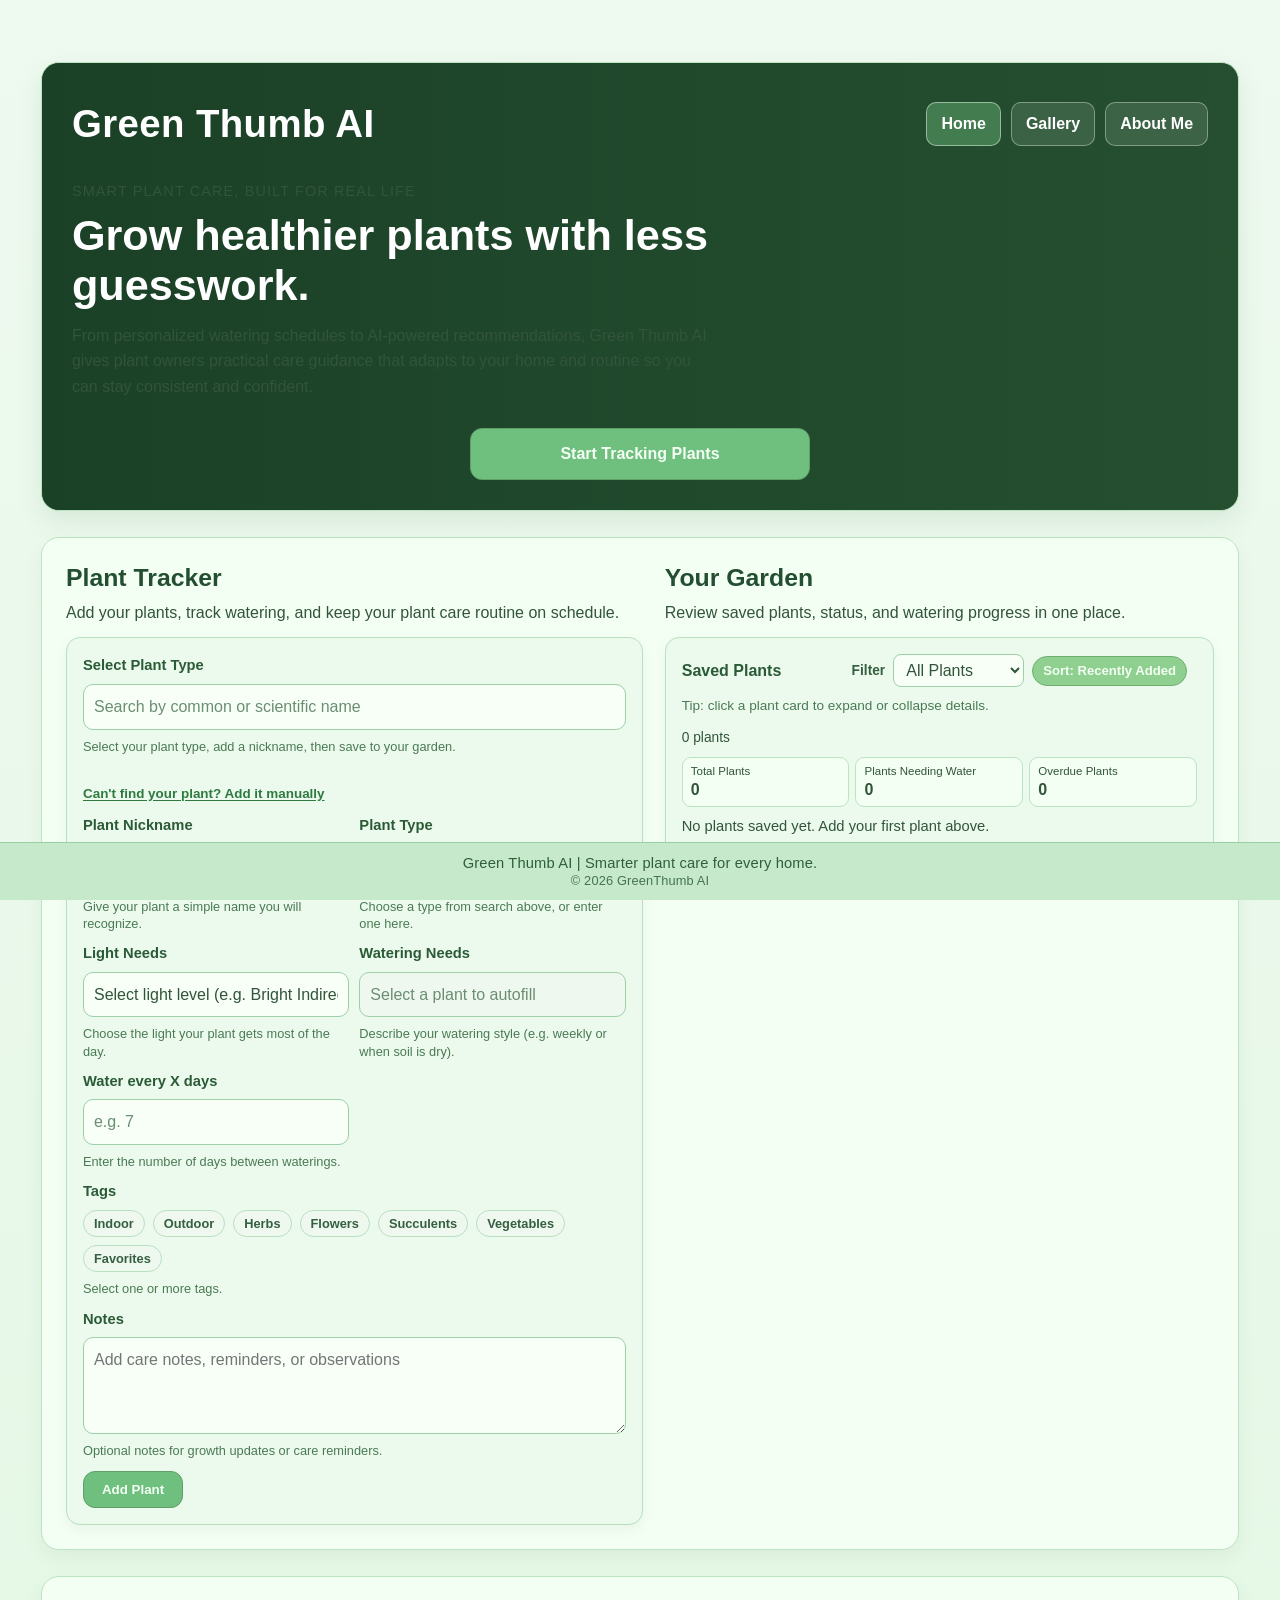
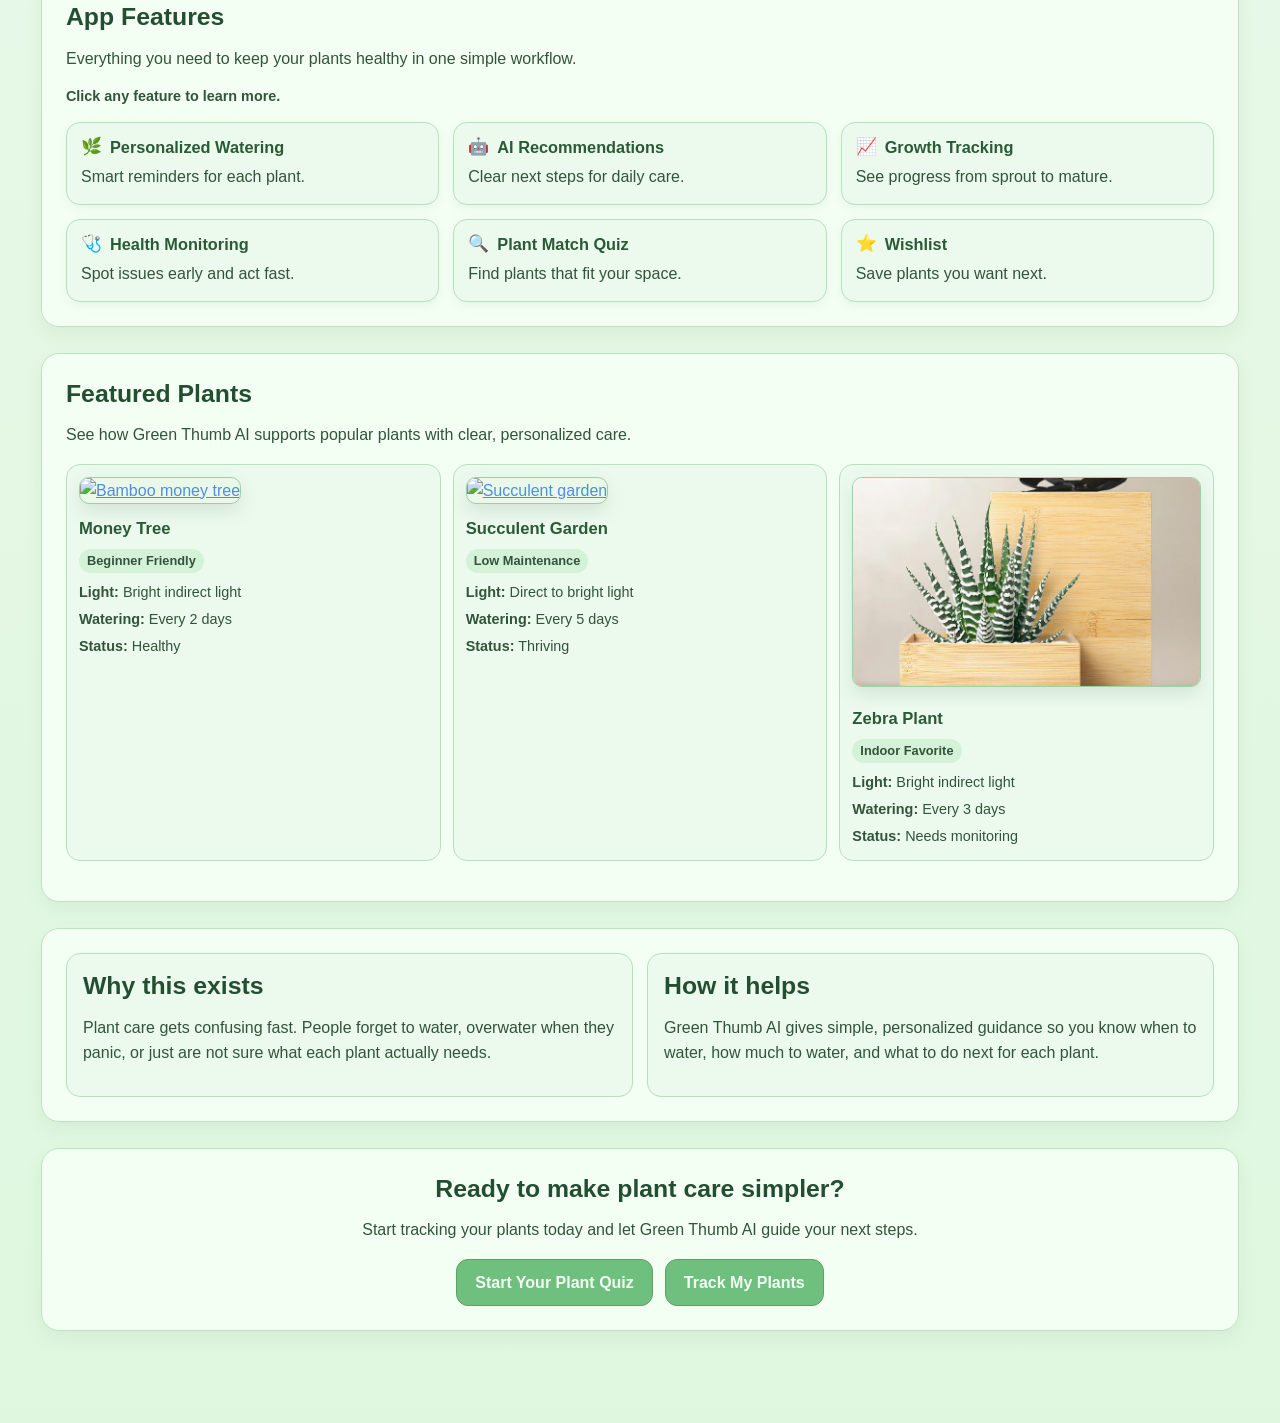
==== index.html @ 2f97e32b "Add files via upload" ====
<!DOCTYPE html>
<html lang="en">
<head>
    <meta charset="UTF-8">
    <meta name="viewport" content="width=device-width, initial-scale=1.0">
    <title>Green Thumb AI</title>
    <link rel="stylesheet" href="style.css">
    <style>
        #plant-name::placeholder {
            color: #6b8e73;
        }
    </style>
    <script src="script.js" defer></script>
</head>
<body class="index-page">
    <div class="page-shell">
        <div class="main-content landing-content">
            <div class="hero-section">
                <div class="hero-top-row">
                    <div class="page-header">
                        <h1 id="top">Green Thumb AI</h1>
                    </div>
                    <div class="top-nav">
                        <a class="nav-link active" href="index.html">Home</a>
                        <a class="nav-link" href="html/gallery.html">Gallery</a>
                        <a class="nav-link" href="html/aboutme.html">About Me</a>
                    </div>
                </div>
                <div class="hero-body">
                    <p class="hero-kicker">Smart Plant Care, Built for Real Life</p>
                    <h2 class="hero-title">Grow healthier plants with less guesswork.</h2>
                    <p class="hero-description">
                        From personalized watering schedules to AI-powered recommendations, Green Thumb AI gives plant owners practical care guidance that adapts to your home and routine so you can stay consistent and confident.
                    </p>
                </div>
                <div class="hero-cta-row">
                    <a class="cta-button" href="#tracker">Start Tracking Plants</a>
                </div>
            </div>

            <div class="section-block tracker-section" id="tracker">
                <div class="tracker-headings">
                    <div class="tracker-heading-group">
                        <h3 class="section-title">Plant Tracker</h3>
                        <p class="section-text">Add your plants, track watering, and keep your plant care routine on schedule.</p>
                    </div>
                    <div class="tracker-heading-group">
                        <h3 class="section-title">Your Garden</h3>
                        <p class="section-text">Review saved plants, status, and watering progress in one place.</p>
                    </div>
                </div>
                <div class="tracker-layout">
                    <form id="plant-form" class="plant-form">
                        <div class="form-grid">
                            <div class="form-field form-field-full">
                                <label for="plant-picker-search">Select Plant Type</label>
                                <input
                                    id="plant-picker-search"
                                    name="plantPickerSearch"
                                    type="text"
                                    autocomplete="off"
                                    placeholder="Search by common or scientific name"
                                >
                                <small class="form-help">Select your plant type, add a nickname, then save to your garden.</small>
                                <p id="plant-autofill-status" class="plant-autofill-status" aria-live="polite"></p>
                                <button
                                    id="manual-entry-btn"
                                    class="manual-entry-btn"
                                    type="button"
                                >
                                    Can't find your plant? Add it manually
                                </button>
                                <div id="plant-picker-results" class="plant-picker-results" role="listbox" aria-label="Plant search results"></div>
                            </div>
                            <div class="form-field">
                                <label for="plant-name">Plant Nickname</label>
                                <input id="plant-name" name="plantName" type="text" placeholder="e.g. Living Room Fern" required>
                                <small class="form-help">Give your plant a simple name you will recognize.</small>
                            </div>
                            <div class="form-field">
                                <label for="plant-type">Plant Type</label>
                                <input id="plant-type" name="plantType" type="text" list="plant-type-suggestions" placeholder="i.e. Hawaiian Umbrella Tree" required>
                                <small class="form-help">Choose a type from search above, or enter one here.</small>
                                <datalist id="plant-type-suggestions"></datalist>
                            </div>
                            <div class="form-field manual-only-field" hidden>
                                <label for="light-needs">Light Needs</label>
                                <select id="light-needs" name="lightNeeds">
                                    <option value="">Select light level (e.g. Bright Indirect Light)</option>
                                    <option value="Low Light">Low Light</option>
                                    <option value="Medium Light">Medium Light</option>
                                    <option value="Bright Indirect Light">Bright Indirect Light</option>
                                    <option value="Direct Sun">Direct Sun</option>
                                </select>
                                <small class="form-help">Choose the light your plant gets most of the day.</small>
                            </div>
                            <div class="form-field manual-only-field" hidden>
                                <label for="watering-needs">Watering Needs</label>
                                <input
                                    id="watering-needs"
                                    name="wateringNeeds"
                                    type="text"
                                    placeholder="Select a plant to autofill"
                                    readonly
                                >
                                <small class="form-help">Describe your watering style (e.g. weekly or when soil is dry).</small>
                            </div>
                            <div class="form-field manual-only-field" hidden>
                                <label for="watering-frequency">Water every X days</label>
                                <input id="watering-frequency" name="wateringFrequency" type="number" min="1" placeholder="e.g. 7">
                                <small class="form-help">Enter the number of days between waterings.</small>
                            </div>
                            <div class="form-field form-field-full">
                                <label>Tags</label>
                                <div class="tag-options" role="group" aria-label="Plant tags">
                                    <label class="tag-option">
                                        <input type="checkbox" name="plantTags" value="Indoor">
                                        <span>Indoor</span>
                                    </label>
                                    <label class="tag-option">
                                        <input type="checkbox" name="plantTags" value="Outdoor">
                                        <span>Outdoor</span>
                                    </label>
                                    <label class="tag-option">
                                        <input type="checkbox" name="plantTags" value="Herbs">
                                        <span>Herbs</span>
                                    </label>
                                    <label class="tag-option">
                                        <input type="checkbox" name="plantTags" value="Flowers">
                                        <span>Flowers</span>
                                    </label>
                                    <label class="tag-option">
                                        <input type="checkbox" name="plantTags" value="Succulents">
                                        <span>Succulents</span>
                                    </label>
                                    <label class="tag-option">
                                        <input type="checkbox" name="plantTags" value="Vegetables">
                                        <span>Vegetables</span>
                                    </label>
                                    <label class="tag-option">
                                        <input type="checkbox" name="plantTags" value="Favorites">
                                        <span>Favorites</span>
                                    </label>
                                </div>
                                <small class="form-help">Select one or more tags.</small>
                            </div>
                            <div class="form-field form-field-full">
                                <label for="plant-notes">Notes</label>
                                <textarea id="plant-notes" name="notes" rows="3" placeholder="Add care notes, reminders, or observations"></textarea>
                                <small class="form-help">Optional notes for growth updates or care reminders.</small>
                            </div>
                        </div>
                        <button class="cta-button" type="submit">Add Plant</button>
                    </form>

                    <div class="garden-panel">
                        <div class="saved-plants">
                            <div class="tracker-toolbar">
                                <h4 class="saved-title">Saved Plants</h4>
                                <div class="tracker-controls">
                                    <label for="status-filter" class="filter-label">Filter</label>
                                    <select id="status-filter" class="filter-select">
                                        <option value="All Plants">All Plants</option>
                                        <option value="Healthy">Healthy</option>
                                        <option value="Needs Water">Needs Water</option>
                                        <option value="Overdue">Overdue</option>
                                    </select>
                                    <details id="sort-menu" class="sort-menu">
                                        <summary id="sort-menu-trigger" class="sort-pill-btn">Sort: Recently Added</summary>
                                        <div id="sort-menu-options" class="sort-menu-options" role="listbox" aria-label="Sort saved plants">
                                            <button type="button" class="sort-option-btn active" data-sort="newest_added">Newest added</button>
                                            <button type="button" class="sort-option-btn" data-sort="oldest_added">Oldest added</button>
                                            <button type="button" class="sort-option-btn" data-sort="least_recently_watered">Least recently watered</button>
                                            <button type="button" class="sort-option-btn" data-sort="most_recently_watered">Most recently watered</button>
                                            <button type="button" class="sort-option-btn" data-sort="name_az">Name A–Z</button>
                                        </div>
                                    </details>
                                    <div class="expand-controls">
                                        <button id="expand-all-btn" class="bulk-toggle-btn" type="button">Expand All</button>
                                        <button id="collapse-all-btn" class="bulk-toggle-btn" type="button">Collapse All</button>
                                    </div>
                                </div>
                            </div>
                            <p class="saved-hint">Tip: click a plant card to expand or collapse details.</p>

                            <p id="plant-count-summary" class="plant-count-summary">0 plants</p>

                            <div class="dashboard-summary">
                                <div class="summary-card">
                                    <p class="summary-label">Total Plants</p>
                                    <p id="summary-total-plants" class="summary-value">0</p>
                                </div>
                                <div class="summary-card">
                                    <p class="summary-label">Plants Needing Water</p>
                                    <p id="summary-needs-water" class="summary-value">0</p>
                                </div>
                                <div class="summary-card">
                                    <p class="summary-label">Overdue Plants</p>
                                    <p id="summary-overdue" class="summary-value">0</p>
                                </div>
                            </div>

                            <div id="plant-cards" class="plant-card-grid">
                                <p id="empty-state" class="empty-state">No plants saved yet. Add your first plant above.</p>
                            </div>
                        </div>
                    </div>
                </div>
            </div>

            <div class="section-block">
                <h3 class="section-title">App Features</h3>
                <p class="section-text">Everything you need to keep your plants healthy in one simple workflow.</p>
                <p class="feature-subtitle">Click any feature to learn more.</p>
                <div class="feature-grid">
                    <div class="feature-card" data-feature="watering" role="button" tabindex="0" aria-label="Open details for Personalized Watering">
                        <h4><span class="feature-icon" aria-hidden="true">🌿</span> Personalized Watering</h4>
                        <p>Smart reminders for each plant.</p>
                    </div>
                    <div class="feature-card" data-feature="ai" role="button" tabindex="0" aria-label="Open details for AI Recommendations">
                        <h4><span class="feature-icon" aria-hidden="true">🤖</span> AI Recommendations</h4>
                        <p>Clear next steps for daily care.</p>
                    </div>
                    <div class="feature-card" data-feature="growth" role="button" tabindex="0" aria-label="Open details for Growth Tracking">
                        <h4><span class="feature-icon" aria-hidden="true">📈</span> Growth Tracking</h4>
                        <p>See progress from sprout to mature.</p>
                    </div>
                    <div class="feature-card" data-feature="health" role="button" tabindex="0" aria-label="Open details for Health Monitoring">
                        <h4><span class="feature-icon" aria-hidden="true">🩺</span> Health Monitoring</h4>
                        <p>Spot issues early and act fast.</p>
                    </div>
                    <div class="feature-card" data-feature="quiz" role="button" tabindex="0" aria-label="Open details for Plant Match Quiz">
                        <h4><span class="feature-icon" aria-hidden="true">🔍</span> Plant Match Quiz</h4>
                        <p>Find plants that fit your space.</p>
                    </div>
                    <div class="feature-card" data-feature="wishlist" role="button" tabindex="0" aria-label="Open details for Wishlist">
                        <h4><span class="feature-icon" aria-hidden="true">⭐</span> Wishlist</h4>
                        <p>Save plants you want next.</p>
                    </div>
                </div>
            </div>

            <div class="section-block">
                <h3 class="section-title">Featured Plants</h3>
                <p class="section-text">See how Green Thumb AI supports popular plants with clear, personalized care.</p>
                <div class="index-images">
                    <div class="featured-plant">
                        <a class="image-link" href="https://www.lulasgarden.com/collections/bamboo-gardens" target="_blank">
                            <img src="https://www.lulasgarden.com/cdn/shop/files/BAMBOO-MONEYTREE_1024x1024.jpg?v=1724362721" alt="Bamboo money tree">
                        </a>
                        <h4 class="plant-name">Money Tree</h4>
                        <p class="plant-label">Beginner Friendly</p>
                        <p class="plant-meta"><strong>Light:</strong> Bright indirect light</p>
                        <p class="plant-meta"><strong>Watering:</strong> Every 2 days</p>
                        <p class="plant-meta"><strong>Status:</strong> Healthy</p>
                    </div>
                    <div class="featured-plant">
                        <a class="image-link" href="https://www.lulasgarden.com/collections/bamboo-gardens" target="_blank">
                            <img src="https://www.lulasgarden.com/cdn/shop/files/URBAN-2nd_720x.jpg?v=1688756316" alt="Succulent garden">
                        </a>
                        <h4 class="plant-name">Succulent Garden</h4>
                        <p class="plant-label">Low Maintenance</p>
                        <p class="plant-meta"><strong>Light:</strong> Direct to bright light</p>
                        <p class="plant-meta"><strong>Watering:</strong> Every 5 days</p>
                        <p class="plant-meta"><strong>Status:</strong> Thriving</p>
                    </div>
                    <div class="featured-plant">
                        <a class="image-link" href="https://www.lulasgarden.com/collections/bamboo-gardens" target="_blank">
                            <img src="images/ZEBRA-BOW-BAMBOO-720_720x.webp" alt="Zebra plant in bamboo container">
                        </a>
                        <h4 class="plant-name">Zebra Plant</h4>
                        <p class="plant-label">Indoor Favorite</p>
                        <p class="plant-meta"><strong>Light:</strong> Bright indirect light</p>
                        <p class="plant-meta"><strong>Watering:</strong> Every 3 days</p>
                        <p class="plant-meta"><strong>Status:</strong> Needs monitoring</p>
                    </div>
                </div>
            </div>

            <div class="section-block problem-solution">
                <div class="problem-card">
                    <h3 class="section-title">Why this exists</h3>
                    <p class="section-text">
                        Plant care gets confusing fast. People forget to water, overwater when they panic, or just are not sure what each plant actually needs.
                    </p>
                </div>
                <div class="solution-card">
                    <h3 class="section-title">How it helps</h3>
                    <p class="section-text">
                        Green Thumb AI gives simple, personalized guidance so you know when to water, how much to water, and what to do next for each plant.
                    </p>
                </div>
            </div>

            <div class="section-block final-cta">
                <h3 class="section-title">Ready to make plant care simpler?</h3>
                <p class="section-text">Start tracking your plants today and let Green Thumb AI guide your next steps.</p>
                <div class="cta-actions">
                    <a id="quiz-preview-trigger" class="cta-button" href="#">Start Your Plant Quiz</a>
                    <a class="cta-button secondary" href="#tracker">Track My Plants</a>
                </div>
            </div>
        </div>
    </div>

    <div id="feature-modal" class="feature-modal" aria-hidden="true">
        <div class="feature-modal-card" role="dialog" aria-modal="true" aria-labelledby="feature-modal-title">
            <button id="feature-modal-close" class="feature-modal-close" type="button" aria-label="Close feature details">Close</button>
            <div class="feature-modal-header">
                <span id="feature-modal-emoji" class="feature-modal-emoji" aria-hidden="true"></span>
                <h3 id="feature-modal-title" class="feature-modal-title"></h3>
            </div>
            <p id="feature-modal-text" class="feature-modal-text"></p>
        </div>
    </div>

    <div id="quiz-modal" class="quiz-modal" aria-hidden="true">
        <div class="quiz-modal-card" role="dialog" aria-modal="true" aria-labelledby="quiz-modal-title">
            <button id="quiz-modal-close" class="quiz-modal-close" type="button" aria-label="Close quiz preview">Close</button>
            <h3 id="quiz-modal-title" class="quiz-modal-title">Plant Match Quiz Preview</h3>
            <p class="quiz-modal-text">This quiz will help new plant owners discover the best plants for their space and lifestyle.</p>
            <ul class="quiz-question-list">
                <li>How much natural light does your home get?</li>
                <li>How often do you want to water your plants?</li>
                <li>Are you looking for low-maintenance plants?</li>
                <li>Do you have pets at home?</li>
            </ul>
            <button class="cta-button" type="button">Coming Soon</button>
        </div>
    </div>

    <div class="site-footer">
        <div>Green Thumb AI | Smarter plant care for every home.</div>
        <div class="footer-copyright">© 2026 GreenThumb AI</div>
    </div>
</body>
</html>
---- style.css ----
@import url("css/styles.css");

/* Expand homepage content beyond the shared 1120px shell limit. */
.index-page .page-shell {
    max-width: none;
    width: 100%;
    margin: 0;
    padding: 32px clamp(16px, 3.2vw, 52px) 92px;
}

.tracker-section {
    scroll-margin-top: 24px;
}

.tracker-section.tracker-scroll-highlight {
    animation: trackerHighlightPulse 0.85s ease;
}

@keyframes trackerHighlightPulse {
    0% {
        box-shadow: 0 0 0 rgba(90, 176, 109, 0), inset 0 0 0 rgba(90, 176, 109, 0);
    }
    40% {
        box-shadow: 0 0 0 6px rgba(90, 176, 109, 0.2), inset 0 0 0 999px rgba(223, 247, 223, 0.26);
    }
    100% {
        box-shadow: 0 0 0 rgba(90, 176, 109, 0), inset 0 0 0 rgba(90, 176, 109, 0);
    }
}

.tracker-layout {
    display: grid;
    grid-template-columns: 1fr;
    gap: 20px;
    align-items: start;
}

.tracker-headings {
    display: grid;
    gap: 8px;
    margin-bottom: 14px;
}

.tracker-heading-group .section-title {
    margin-bottom: 6px;
}

.tracker-heading-group .section-text {
    margin: 0;
}

@media (min-width: 1100px) {
    .tracker-headings {
        grid-template-columns: minmax(0, 1.05fr) minmax(0, 1fr);
        column-gap: 22px;
        row-gap: 10px;
        margin-bottom: 12px;
    }

    .tracker-layout {
        grid-template-columns: minmax(0, 1.05fr) minmax(0, 1fr);
        gap: 22px;
    }

    .tracker-layout .plant-form {
        grid-column: 1;
    }

    .tracker-layout .garden-panel {
        grid-column: 2;
    }
}

.garden-panel {
    display: grid;
    gap: 8px;
}

.plant-form {
    width: 100%;
    background: #ecfaee;
    border: 1px solid #b8dfbe;
    border-radius: 14px;
    padding: 16px;
    box-shadow: 0 5px 12px rgba(83, 131, 92, 0.08);
}

.form-grid {
    display: grid;
    grid-template-columns: repeat(2, minmax(0, 1fr));
    gap: 10px;
    margin-bottom: 12px;
}

.form-field {
    display: grid;
    gap: 6px;
    align-content: start;
}

.form-field-full {
    grid-column: 1 / -1;
}

.form-field label {
    font-size: 0.92rem;
    color: #2a5a36;
    font-weight: 600;
}

.form-field input,
.form-field select,
.form-field textarea {
    width: 100%;
    min-height: 42px;
    padding: 9px 10px;
    border: 1px solid #9ecfa6;
    border-radius: 10px;
    font: inherit;
    color: #32543a;
    background: #f7fff7;
}

.form-field input::placeholder {
    color: #6b8e73;
}

.form-field textarea {
    min-height: 86px;
    resize: vertical;
}

.form-field select:required:invalid {
    color: #6b8e73;
}

.form-field select option {
    color: #32543a;
}

.form-field input:focus,
.form-field select:focus,
.form-field textarea:focus {
    outline: none;
    border-color: #4f9f60;
    box-shadow: 0 0 0 2px rgba(79, 159, 96, 0.16);
}

.form-field input[readonly] {
    background: #eef8ef;
    color: #3f6d48;
}

.form-help {
    margin: 0;
    min-height: 1.2em;
    font-size: 0.82rem;
    line-height: 1.35;
    color: #6b8e73;
}

.tag-options {
    display: flex;
    flex-wrap: wrap;
    gap: 8px;
}

.tag-option {
    position: relative;
    display: inline-flex;
}

.tag-option input {
    position: absolute;
    opacity: 0;
    pointer-events: none;
}

.tag-option span {
    border: 1px solid #b8dfbe;
    background: #eef8ef;
    color: #355f40;
    border-radius: 999px;
    padding: 5px 10px;
    font-size: 0.8rem;
    line-height: 1.2;
    font-weight: 600;
    cursor: pointer;
    transition: background-color 0.2s ease, border-color 0.2s ease, color 0.2s ease;
}

.tag-option input:checked + span {
    background: #dcefe0;
    border-color: #9ecfa6;
    color: #214a2f;
}

.tag-option input:focus-visible + span {
    outline: 2px solid rgba(79, 159, 96, 0.3);
    outline-offset: 1px;
}

.plant-autofill-status {
    margin: 0;
    min-height: 1.2em;
    font-size: 0.84rem;
    color: #2f7a41;
    font-weight: 600;
}

.manual-entry-btn {
    justify-self: start;
    border: none;
    background: transparent;
    padding: 0;
    color: #2f7a41;
    font: inherit;
    font-size: 0.84rem;
    font-weight: 700;
    text-decoration: underline;
    text-underline-offset: 2px;
    cursor: pointer;
}

.manual-entry-btn:hover,
.manual-entry-btn:focus-visible {
    color: #205932;
    outline: none;
}

.plant-picker-results {
    display: none;
    margin-top: 4px;
    border: 1px solid #b8dfbe;
    border-radius: 10px;
    background: #f7fff7;
    max-height: 240px;
    overflow: auto;
    overscroll-behavior: contain;
    -webkit-overflow-scrolling: touch;
    scroll-behavior: smooth;
    box-shadow: 0 8px 16px rgba(83, 131, 92, 0.12);
}

.plant-picker-results.has-results {
    display: grid;
}

.plant-picker-result {
    display: grid;
    gap: 3px;
    width: 100%;
    min-height: 58px;
    padding: 11px 12px;
    text-align: left;
    border: none;
    border-bottom: 1px solid #e2f4e4;
    background: #f7fff7;
    color: #234e31;
    cursor: pointer;
}

.plant-picker-result:last-child {
    border-bottom: none;
}

.plant-picker-result:hover,
.plant-picker-result:focus-visible {
    background: #e9f8ea;
    outline: none;
}

.plant-picker-result-name {
    font-size: 0.94rem;
    font-weight: 700;
    line-height: 1.25;
}

.plant-picker-result-scientific {
    font-size: 0.8rem;
    color: #4a7a54;
    line-height: 1.3;
    font-style: italic;
}

.plant-picker-empty {
    margin: 0;
    padding: 12px;
    font-size: 0.86rem;
    color: #4a7a54;
}

.plant-picker-placeholder {
    margin: 0;
    padding: 10px 12px 4px;
    font-size: 0.8rem;
    color: #5f8667;
}

.saved-plants {
    width: 100%;
    background: #ecfaee;
    border: 1px solid #b8dfbe;
    border-radius: 14px;
    padding: 16px;
    box-shadow: 0 5px 12px rgba(83, 131, 92, 0.08);
}

.garden-heading {
    margin: 0;
    font-size: 1.08rem;
    color: #2a5a36;
    line-height: 1.3;
}

.saved-title {
    margin: 0;
    color: #2a5a36;
}

.plant-card-title-group {
    display: grid;
    gap: 6px;
}

.plant-card-tags {
    display: flex;
    flex-wrap: wrap;
    gap: 5px;
}

.plant-tag-pill {
    display: inline-flex;
    align-items: center;
    border: 1px solid #c5e4c9;
    background: #edf7ef;
    color: #355f40;
    border-radius: 999px;
    padding: 2px 8px;
    font-size: 0.74rem;
    line-height: 1.2;
    font-weight: 600;
}

.tracker-toolbar {
    display: flex;
    justify-content: space-between;
    align-items: center;
    gap: 10px;
    margin-bottom: 8px;
}

.tracker-controls {
    display: flex;
    align-items: center;
    gap: 8px;
}

.filter-label {
    font-size: 0.86rem;
    color: #355f40;
    font-weight: 600;
}

.filter-select {
    border: 1px solid #9ecfa6;
    border-radius: 8px;
    padding: 6px 8px;
    font: inherit;
    color: #32543a;
    background: #f7fff7;
}

.sort-menu {
    position: relative;
}

.sort-menu[open] {
    z-index: 10;
}

.sort-menu summary {
    list-style: none;
}

.sort-menu summary::-webkit-details-marker {
    display: none;
}

.sort-pill-btn {
    border: 1px solid #6fae6f;
    background: #8fcf8f;
    color: #f2fff2;
    border-radius: 999px;
    padding: 6px 10px;
    font-size: 0.82rem;
    font-weight: 600;
    line-height: 1.2;
    cursor: pointer;
    transition: background-color 0.2s ease, transform 0.2s ease, box-shadow 0.2s ease;
}

.sort-pill-btn:hover {
    background: #7bc57b;
    transform: translateY(-1px);
    box-shadow: 0 4px 10px rgba(63, 145, 83, 0.2);
}

.sort-menu-options {
    position: absolute;
    top: calc(100% + 6px);
    left: 0;
    min-width: 220px;
    padding: 6px;
    background: #f7fff7;
    border: 1px solid #b8dfbe;
    border-radius: 10px;
    box-shadow: 0 8px 16px rgba(83, 131, 92, 0.16);
    display: grid;
    gap: 4px;
}

.sort-option-btn {
    border: 1px solid transparent;
    background: transparent;
    color: #2f5f3a;
    border-radius: 8px;
    padding: 7px 9px;
    text-align: left;
    font: inherit;
    font-size: 0.84rem;
    cursor: pointer;
}

.sort-option-btn:hover,
.sort-option-btn:focus-visible {
    background: #e8f7ea;
    border-color: #b8dfbe;
    outline: none;
}

.sort-option-btn.active {
    background: #deefe1;
    border-color: #9ecfa6;
    color: #234e31;
    font-weight: 600;
}

.plant-count-summary {
    margin: 0 0 8px;
    font-size: 0.86rem;
    color: #3f6d48;
}

.dashboard-summary {
    display: grid;
    grid-template-columns: repeat(3, minmax(0, 1fr));
    gap: 6px;
    margin: 0 0 8px;
}

.summary-card {
    background: #f4fff4;
    border: 1px solid #bde4c2;
    border-radius: 9px;
    padding: 7px 8px;
}

.summary-label {
    margin: 0 0 2px;
    font-size: 0.72rem;
    color: #4a7a54;
    line-height: 1.2;
}

.summary-value {
    margin: 0;
    font-size: 1rem;
    font-weight: 700;
    line-height: 1.15;
    color: #234e31;
}

.plant-card-grid {
    display: grid;
    gap: 10px;
    max-height: 560px;
    overflow: auto;
    padding-right: 2px;
}

.plant-card {
    background: #f4fff4;
    border: 1px solid #bde4c2;
    border-radius: 12px;
    padding: 12px;
    box-shadow: 0 5px 10px rgba(83, 131, 92, 0.1);
}

.plant-card h5 {
    margin: 0 0 8px;
    font-size: 1rem;
    color: #234e31;
}

.plant-card p {
    margin: 0 0 4px;
    font-size: 0.92rem;
    color: #355f40;
}

.plant-card-actions {
    display: flex;
    gap: 8px;
    margin-top: 10px;
}

.card-action-btn {
    border: 1px solid #6fae6f;
    background: #8fcf8f;
    color: #f2fff2;
    padding: 7px 11px;
    border-radius: 8px;
    font-size: 0.86rem;
    font-weight: 600;
    cursor: pointer;
    transition: background-color 0.2s ease, transform 0.2s ease;
}

.card-action-btn:hover {
    background: #7bc57b;
    transform: translateY(-1px);
}

.card-action-btn.delete {
    border-color: #b66b6b;
    background: #d68d8d;
}

.card-action-btn.delete:hover {
    background: #c97878;
}

.empty-state {
    margin: 0;
    color: #4a7a54;
    font-size: 0.92rem;
}

@media (max-width: 900px) {
    .form-grid {
        grid-template-columns: 1fr;
    }

    .plant-picker-results {
        max-height: 220px;
    }

    .tracker-toolbar {
        align-items: flex-start;
        flex-direction: column;
    }

    .dashboard-summary {
        grid-template-columns: repeat(3, minmax(0, 1fr));
    }
}
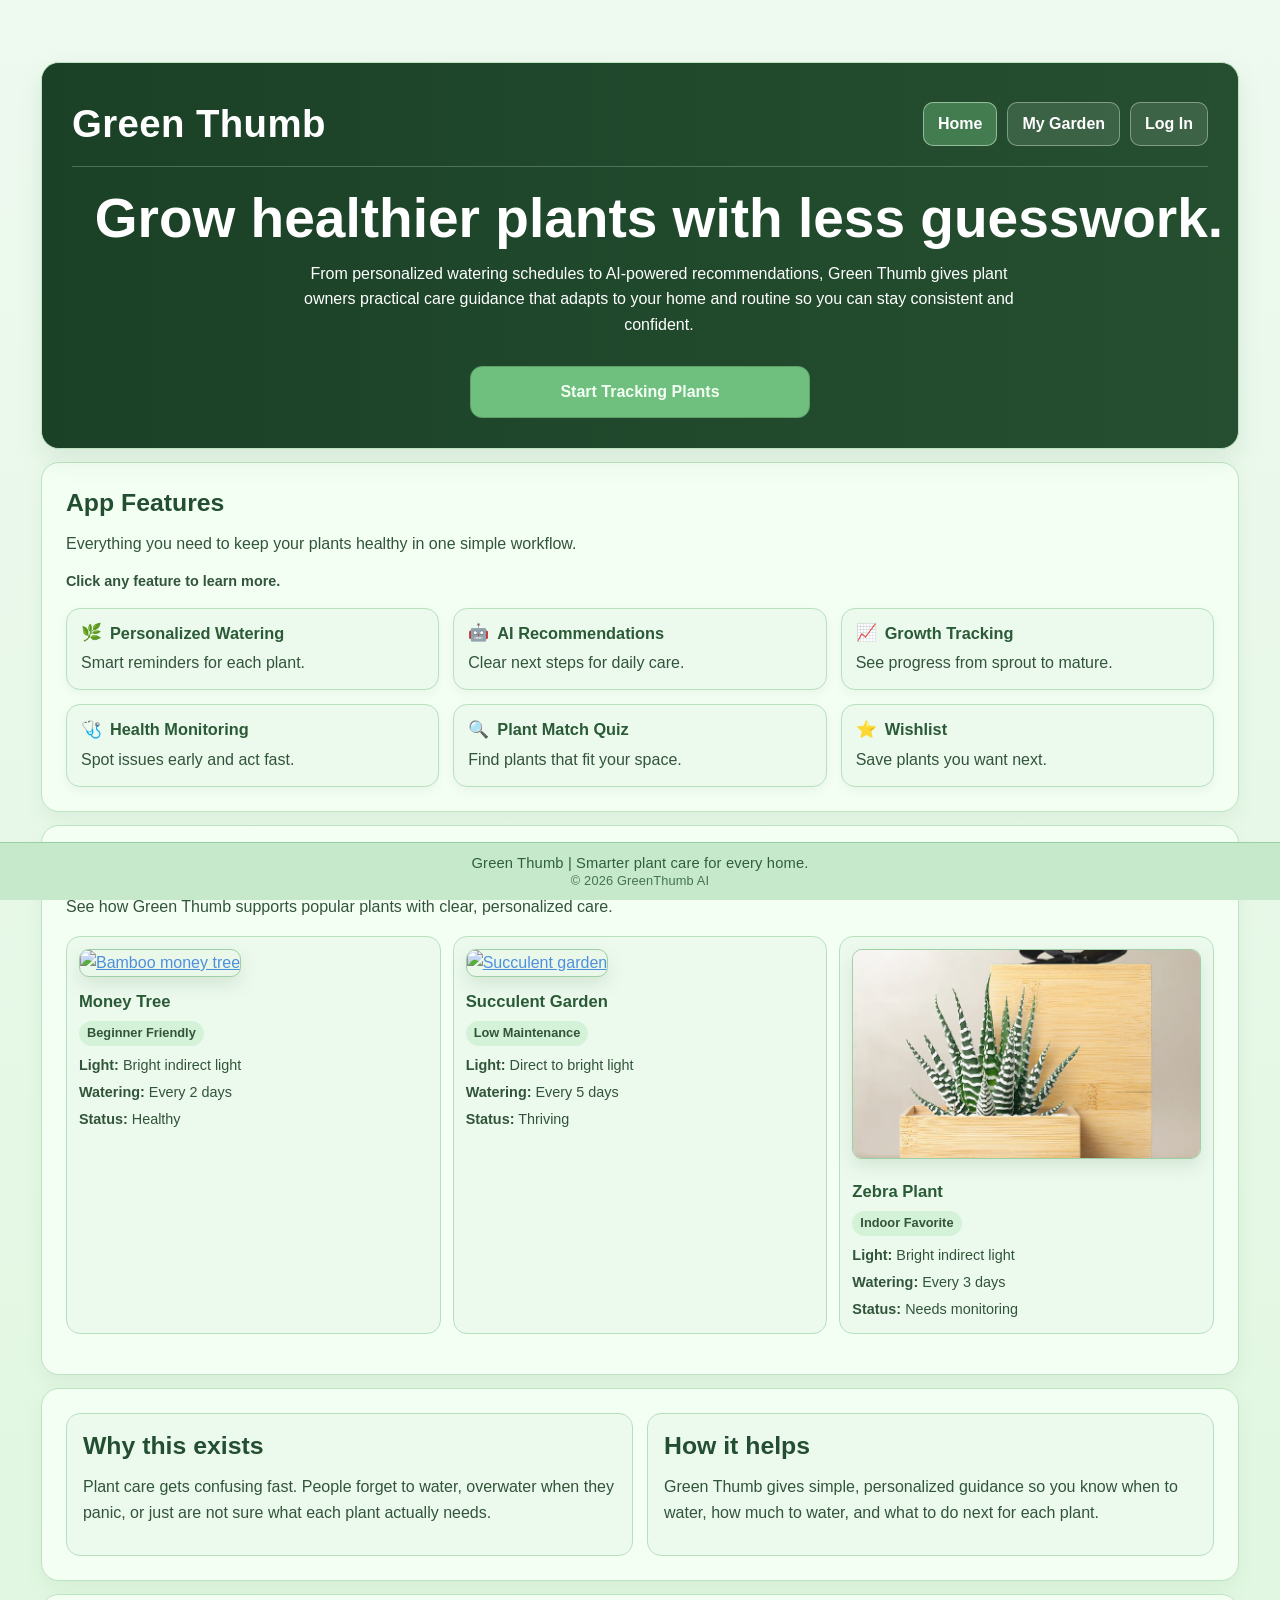
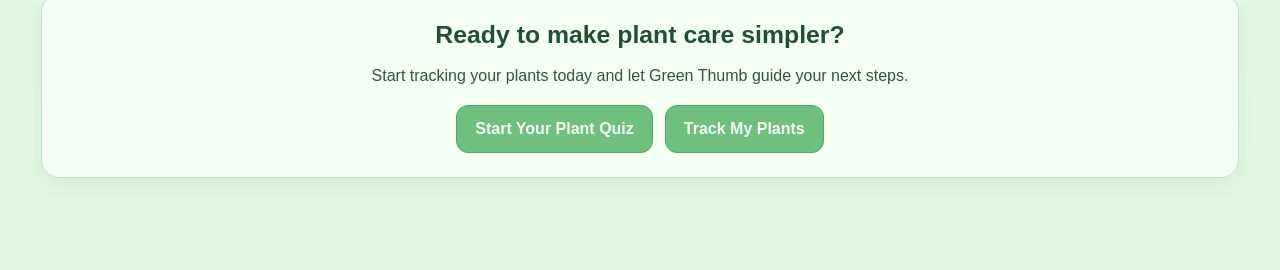
==== commit 45ea23a9: "Add files via upload" ====
--- a/index.html
+++ b/index.html
@@ -3,7 +3,7 @@
 <head>
     <meta charset="UTF-8">
     <meta name="viewport" content="width=device-width, initial-scale=1.0">
-    <title>Green Thumb AI</title>
+    <title>Green Thumb</title>
     <link rel="stylesheet" href="style.css">
     <style>
         #plant-name::placeholder {
@@ -18,193 +18,24 @@
             <div class="hero-section">
                 <div class="hero-top-row">
                     <div class="page-header">
-                        <h1 id="top">Green Thumb AI</h1>
+                        <h1 id="top">Green Thumb</h1>
                     </div>
                     <div class="top-nav">
                         <a class="nav-link active" href="index.html">Home</a>
-                        <a class="nav-link" href="html/gallery.html">Gallery</a>
-                        <a class="nav-link" href="html/aboutme.html">About Me</a>
+                        <a class="nav-link" href="html/mygarden.html">My Garden</a>
+                        <a id="nav-login-link" class="nav-link" href="html/profile.html#account">Log In</a>
+                        <a id="nav-profile-link" class="nav-link" href="html/profile.html" hidden>Profile</a>
+                        <button id="nav-logout-btn" class="nav-link nav-logout-btn" type="button" hidden>Log Out</button>
                     </div>
                 </div>
                 <div class="hero-body">
-                    <p class="hero-kicker">Smart Plant Care, Built for Real Life</p>
                     <h2 class="hero-title">Grow healthier plants with less guesswork.</h2>
                     <p class="hero-description">
-                        From personalized watering schedules to AI-powered recommendations, Green Thumb AI gives plant owners practical care guidance that adapts to your home and routine so you can stay consistent and confident.
+                        From personalized watering schedules to AI-powered recommendations, Green Thumb gives plant owners practical care guidance that adapts to your home and routine so you can stay consistent and confident.
                     </p>
                 </div>
                 <div class="hero-cta-row">
-                    <a class="cta-button" href="#tracker">Start Tracking Plants</a>
-                </div>
-            </div>
-
-            <div class="section-block tracker-section" id="tracker">
-                <div class="tracker-headings">
-                    <div class="tracker-heading-group">
-                        <h3 class="section-title">Plant Tracker</h3>
-                        <p class="section-text">Add your plants, track watering, and keep your plant care routine on schedule.</p>
-                    </div>
-                    <div class="tracker-heading-group">
-                        <h3 class="section-title">Your Garden</h3>
-                        <p class="section-text">Review saved plants, status, and watering progress in one place.</p>
-                    </div>
-                </div>
-                <div class="tracker-layout">
-                    <form id="plant-form" class="plant-form">
-                        <div class="form-grid">
-                            <div class="form-field form-field-full">
-                                <label for="plant-picker-search">Select Plant Type</label>
-                                <input
-                                    id="plant-picker-search"
-                                    name="plantPickerSearch"
-                                    type="text"
-                                    autocomplete="off"
-                                    placeholder="Search by common or scientific name"
-                                >
-                                <small class="form-help">Select your plant type, add a nickname, then save to your garden.</small>
-                                <p id="plant-autofill-status" class="plant-autofill-status" aria-live="polite"></p>
-                                <button
-                                    id="manual-entry-btn"
-                                    class="manual-entry-btn"
-                                    type="button"
-                                >
-                                    Can't find your plant? Add it manually
-                                </button>
-                                <div id="plant-picker-results" class="plant-picker-results" role="listbox" aria-label="Plant search results"></div>
-                            </div>
-                            <div class="form-field">
-                                <label for="plant-name">Plant Nickname</label>
-                                <input id="plant-name" name="plantName" type="text" placeholder="e.g. Living Room Fern" required>
-                                <small class="form-help">Give your plant a simple name you will recognize.</small>
-                            </div>
-                            <div class="form-field">
-                                <label for="plant-type">Plant Type</label>
-                                <input id="plant-type" name="plantType" type="text" list="plant-type-suggestions" placeholder="i.e. Hawaiian Umbrella Tree" required>
-                                <small class="form-help">Choose a type from search above, or enter one here.</small>
-                                <datalist id="plant-type-suggestions"></datalist>
-                            </div>
-                            <div class="form-field manual-only-field" hidden>
-                                <label for="light-needs">Light Needs</label>
-                                <select id="light-needs" name="lightNeeds">
-                                    <option value="">Select light level (e.g. Bright Indirect Light)</option>
-                                    <option value="Low Light">Low Light</option>
-                                    <option value="Medium Light">Medium Light</option>
-                                    <option value="Bright Indirect Light">Bright Indirect Light</option>
-                                    <option value="Direct Sun">Direct Sun</option>
-                                </select>
-                                <small class="form-help">Choose the light your plant gets most of the day.</small>
-                            </div>
-                            <div class="form-field manual-only-field" hidden>
-                                <label for="watering-needs">Watering Needs</label>
-                                <input
-                                    id="watering-needs"
-                                    name="wateringNeeds"
-                                    type="text"
-                                    placeholder="Select a plant to autofill"
-                                    readonly
-                                >
-                                <small class="form-help">Describe your watering style (e.g. weekly or when soil is dry).</small>
-                            </div>
-                            <div class="form-field manual-only-field" hidden>
-                                <label for="watering-frequency">Water every X days</label>
-                                <input id="watering-frequency" name="wateringFrequency" type="number" min="1" placeholder="e.g. 7">
-                                <small class="form-help">Enter the number of days between waterings.</small>
-                            </div>
-                            <div class="form-field form-field-full">
-                                <label>Tags</label>
-                                <div class="tag-options" role="group" aria-label="Plant tags">
-                                    <label class="tag-option">
-                                        <input type="checkbox" name="plantTags" value="Indoor">
-                                        <span>Indoor</span>
-                                    </label>
-                                    <label class="tag-option">
-                                        <input type="checkbox" name="plantTags" value="Outdoor">
-                                        <span>Outdoor</span>
-                                    </label>
-                                    <label class="tag-option">
-                                        <input type="checkbox" name="plantTags" value="Herbs">
-                                        <span>Herbs</span>
-                                    </label>
-                                    <label class="tag-option">
-                                        <input type="checkbox" name="plantTags" value="Flowers">
-                                        <span>Flowers</span>
-                                    </label>
-                                    <label class="tag-option">
-                                        <input type="checkbox" name="plantTags" value="Succulents">
-                                        <span>Succulents</span>
-                                    </label>
-                                    <label class="tag-option">
-                                        <input type="checkbox" name="plantTags" value="Vegetables">
-                                        <span>Vegetables</span>
-                                    </label>
-                                    <label class="tag-option">
-                                        <input type="checkbox" name="plantTags" value="Favorites">
-                                        <span>Favorites</span>
-                                    </label>
-                                </div>
-                                <small class="form-help">Select one or more tags.</small>
-                            </div>
-                            <div class="form-field form-field-full">
-                                <label for="plant-notes">Notes</label>
-                                <textarea id="plant-notes" name="notes" rows="3" placeholder="Add care notes, reminders, or observations"></textarea>
-                                <small class="form-help">Optional notes for growth updates or care reminders.</small>
-                            </div>
-                        </div>
-                        <button class="cta-button" type="submit">Add Plant</button>
-                    </form>
-
-                    <div class="garden-panel">
-                        <div class="saved-plants">
-                            <div class="tracker-toolbar">
-                                <h4 class="saved-title">Saved Plants</h4>
-                                <div class="tracker-controls">
-                                    <label for="status-filter" class="filter-label">Filter</label>
-                                    <select id="status-filter" class="filter-select">
-                                        <option value="All Plants">All Plants</option>
-                                        <option value="Healthy">Healthy</option>
-                                        <option value="Needs Water">Needs Water</option>
-                                        <option value="Overdue">Overdue</option>
-                                    </select>
-                                    <details id="sort-menu" class="sort-menu">
-                                        <summary id="sort-menu-trigger" class="sort-pill-btn">Sort: Recently Added</summary>
-                                        <div id="sort-menu-options" class="sort-menu-options" role="listbox" aria-label="Sort saved plants">
-                                            <button type="button" class="sort-option-btn active" data-sort="newest_added">Newest added</button>
-                                            <button type="button" class="sort-option-btn" data-sort="oldest_added">Oldest added</button>
-                                            <button type="button" class="sort-option-btn" data-sort="least_recently_watered">Least recently watered</button>
-                                            <button type="button" class="sort-option-btn" data-sort="most_recently_watered">Most recently watered</button>
-                                            <button type="button" class="sort-option-btn" data-sort="name_az">Name A–Z</button>
-                                        </div>
-                                    </details>
-                                    <div class="expand-controls">
-                                        <button id="expand-all-btn" class="bulk-toggle-btn" type="button">Expand All</button>
-                                        <button id="collapse-all-btn" class="bulk-toggle-btn" type="button">Collapse All</button>
-                                    </div>
-                                </div>
-                            </div>
-                            <p class="saved-hint">Tip: click a plant card to expand or collapse details.</p>
-
-                            <p id="plant-count-summary" class="plant-count-summary">0 plants</p>
-
-                            <div class="dashboard-summary">
-                                <div class="summary-card">
-                                    <p class="summary-label">Total Plants</p>
-                                    <p id="summary-total-plants" class="summary-value">0</p>
-                                </div>
-                                <div class="summary-card">
-                                    <p class="summary-label">Plants Needing Water</p>
-                                    <p id="summary-needs-water" class="summary-value">0</p>
-                                </div>
-                                <div class="summary-card">
-                                    <p class="summary-label">Overdue Plants</p>
-                                    <p id="summary-overdue" class="summary-value">0</p>
-                                </div>
-                            </div>
-
-                            <div id="plant-cards" class="plant-card-grid">
-                                <p id="empty-state" class="empty-state">No plants saved yet. Add your first plant above.</p>
-                            </div>
-                        </div>
-                    </div>
+                    <a class="cta-button" href="html/mygarden.html#tracker">Start Tracking Plants</a>
                 </div>
             </div>
 
@@ -242,7 +73,7 @@
 
             <div class="section-block">
                 <h3 class="section-title">Featured Plants</h3>
-                <p class="section-text">See how Green Thumb AI supports popular plants with clear, personalized care.</p>
+                <p class="section-text">See how Green Thumb supports popular plants with clear, personalized care.</p>
                 <div class="index-images">
                     <div class="featured-plant">
                         <a class="image-link" href="https://www.lulasgarden.com/collections/bamboo-gardens" target="_blank">
@@ -287,17 +118,17 @@
                 <div class="solution-card">
                     <h3 class="section-title">How it helps</h3>
                     <p class="section-text">
-                        Green Thumb AI gives simple, personalized guidance so you know when to water, how much to water, and what to do next for each plant.
+                        Green Thumb gives simple, personalized guidance so you know when to water, how much to water, and what to do next for each plant.
                     </p>
                 </div>
             </div>
 
             <div class="section-block final-cta">
                 <h3 class="section-title">Ready to make plant care simpler?</h3>
-                <p class="section-text">Start tracking your plants today and let Green Thumb AI guide your next steps.</p>
+                <p class="section-text">Start tracking your plants today and let Green Thumb guide your next steps.</p>
                 <div class="cta-actions">
                     <a id="quiz-preview-trigger" class="cta-button" href="#">Start Your Plant Quiz</a>
-                    <a class="cta-button secondary" href="#tracker">Track My Plants</a>
+                    <a class="cta-button secondary" href="html/mygarden.html#tracker">Track My Plants</a>
                 </div>
             </div>
         </div>
@@ -330,7 +161,7 @@
     </div>
 
     <div class="site-footer">
-        <div>Green Thumb AI | Smarter plant care for every home.</div>
+        <div>Green Thumb | Smarter plant care for every home.</div>
         <div class="footer-copyright">© 2026 GreenThumb AI</div>
     </div>
 </body>
--- a/style.css
+++ b/style.css
@@ -1,4 +1,27 @@
 @import url("css/styles.css");
+
+/* Hero overrides for homepage */
+.hero-section .hero-body {
+    max-width: min(1220px, 96%);
+}
+
+.hero-section .hero-title {
+    white-space: nowrap;
+    font-size: clamp(2rem, 4.3vw, 4rem);
+    line-height: 1.08;
+}
+
+.hero-section .hero-description {
+    margin: 0 auto 18px;
+    text-align: center;
+    color: #ffffff !important;
+}
+
+@media (max-width: 900px) {
+    .hero-section .hero-title {
+        white-space: normal;
+    }
+}
 
 /* Expand homepage content beyond the shared 1120px shell limit. */
 .index-page .page-shell {
@@ -10,6 +33,278 @@
 
 .tracker-section {
     scroll-margin-top: 24px;
+}
+
+.nav-logout-btn {
+    font: inherit;
+    line-height: 1;
+    cursor: pointer;
+}
+
+.account-section {
+    display: grid;
+    gap: 16px;
+}
+
+.account-section-header {
+    display: flex;
+    justify-content: space-between;
+    align-items: center;
+    gap: 12px;
+    flex-wrap: wrap;
+}
+
+.auth-user-greeting {
+    margin: 0;
+    font-size: 0.9rem;
+    color: #2f5f3a;
+    font-weight: 600;
+}
+
+.auth-shell {
+    display: grid;
+    gap: 10px;
+}
+
+.auth-card,
+.profile-overview,
+.profile-form,
+.profile-feature-card {
+    background: #ecfaee;
+    border: 1px solid #b8dfbe;
+    border-radius: 14px;
+    box-shadow: 0 5px 12px rgba(83, 131, 92, 0.08);
+}
+
+.auth-card {
+    padding: 16px;
+}
+
+.auth-toggle-row {
+    display: inline-flex;
+    gap: 4px;
+    background: #e3f3e6;
+    border-radius: 999px;
+    padding: 4px;
+    border: 1px solid #b8dfbe;
+}
+
+.auth-toggle-btn {
+    border: 1px solid transparent;
+    border-radius: 999px;
+    padding: 7px 14px;
+    background: transparent;
+    color: #2f5f3a;
+    font: inherit;
+    font-size: 0.86rem;
+    font-weight: 700;
+    cursor: pointer;
+}
+
+.auth-toggle-btn.active {
+    background: #6fbf7f;
+    color: #ffffff;
+    border-color: #5f9f68;
+}
+
+.auth-toggle-btn:focus-visible {
+    outline: 2px solid rgba(79, 159, 96, 0.3);
+    outline-offset: 2px;
+}
+
+.auth-copy {
+    margin: 10px 0 8px;
+    color: #3f6d48;
+    font-size: 0.92rem;
+}
+
+.auth-feedback {
+    margin: 0 0 10px;
+    min-height: 1.1em;
+    font-size: 0.86rem;
+    font-weight: 600;
+    color: #2d6a3a;
+}
+
+.auth-feedback.error {
+    color: #a14545;
+}
+
+.auth-feedback.success {
+    color: #2d6a3a;
+}
+
+.auth-form-grid {
+    margin-bottom: 10px;
+}
+
+.auth-submit-btn {
+    min-height: 42px;
+}
+
+.profile-shell {
+    display: grid;
+    gap: 12px;
+}
+
+.profile-overview,
+.profile-form {
+    padding: 16px;
+}
+
+.profile-title-wrap {
+    display: grid;
+    gap: 2px;
+    margin-bottom: 10px;
+}
+
+.profile-display-name {
+    margin: 0;
+    color: #214a2f;
+    font-size: 1.24rem;
+}
+
+.profile-email {
+    margin: 0;
+    color: #3f6d48;
+    font-size: 0.92rem;
+}
+
+.profile-meta-grid {
+    display: grid;
+    grid-template-columns: repeat(3, minmax(0, 1fr));
+    gap: 8px;
+}
+
+.profile-meta-grid-compact {
+    grid-template-columns: repeat(2, minmax(0, 1fr));
+}
+
+.profile-form-actions {
+    display: flex;
+    gap: 8px;
+    flex-wrap: wrap;
+}
+
+.profile-feature-grid {
+    display: grid;
+    grid-template-columns: repeat(2, minmax(0, 1fr));
+    gap: 10px;
+}
+
+.profile-feature-grid-compact {
+    grid-template-columns: repeat(2, minmax(0, 1fr));
+}
+
+.profile-feature-card {
+    padding: 14px;
+}
+
+.profile-feature-card h5 {
+    margin: 0 0 6px;
+    color: #214a2f;
+    font-size: 1rem;
+}
+
+.profile-feature-card p {
+    margin: 0;
+    color: #3f6d48;
+    font-size: 0.9rem;
+}
+
+.auth-locked-state {
+    background: #ecfaee;
+    border: 1px solid #b8dfbe;
+    border-radius: 14px;
+    padding: 18px;
+    box-shadow: 0 5px 12px rgba(83, 131, 92, 0.08);
+}
+
+.auth-locked-state .section-text {
+    margin-bottom: 14px;
+}
+
+#tracker-authenticated-content[hidden] {
+    display: none;
+}
+
+#nav-login-link[hidden],
+#nav-profile-link[hidden],
+#nav-logout-btn[hidden],
+#auth-view-logged-out[hidden],
+#auth-view-logged-in[hidden] {
+    display: none !important;
+}
+
+.session-toast-container {
+    position: fixed;
+    top: 16px;
+    right: 16px;
+    z-index: 2200;
+    display: grid;
+    gap: 8px;
+    pointer-events: none;
+}
+
+.session-toast {
+    min-width: 300px;
+    max-width: min(94vw, 460px);
+    padding: 16px 18px;
+    border-radius: 10px;
+    border: 1px solid #9ecfa6;
+    background: #f4fff4;
+    color: #214a2f;
+    box-shadow: 0 10px 24px rgba(35, 78, 49, 0.2);
+    font-size: 1rem;
+    font-weight: 600;
+    line-height: 1.45;
+    opacity: 0;
+    transform: translateY(-8px);
+    animation: sessionToastIn 220ms ease forwards;
+}
+
+.session-toast.info {
+    border-color: #9eb7cf;
+    background: #f4f8ff;
+    color: #2a4d70;
+}
+
+.session-toast.error {
+    border-color: #e1b1ad;
+    background: #fff4f3;
+    color: #8f3f39;
+}
+
+.session-toast.success {
+    border-color: #9ecfa6;
+    background: #f4fff4;
+    color: #214a2f;
+}
+
+.session-toast.is-closing {
+    animation: sessionToastOut 180ms ease forwards;
+}
+
+@keyframes sessionToastIn {
+    from {
+        opacity: 0;
+        transform: translateY(-8px);
+    }
+    to {
+        opacity: 1;
+        transform: translateY(0);
+    }
+}
+
+@keyframes sessionToastOut {
+    from {
+        opacity: 1;
+        transform: translateY(0);
+    }
+    to {
+        opacity: 0;
+        transform: translateY(-6px);
+    }
 }
 
 .tracker-section.tracker-scroll-highlight {
@@ -60,6 +355,7 @@
     .tracker-layout {
         grid-template-columns: minmax(0, 1.05fr) minmax(0, 1fr);
         gap: 22px;
+        align-items: start;
     }
 
     .tracker-layout .plant-form {
@@ -68,6 +364,7 @@
 
     .tracker-layout .garden-panel {
         grid-column: 2;
+        min-height: 0;
     }
 }
 
@@ -85,6 +382,42 @@
     box-shadow: 0 5px 12px rgba(83, 131, 92, 0.08);
 }
 
+.plant-form .plant-submit-btn {
+    width: 100%;
+    margin-top: 4px;
+    background: #b5bec9;
+    border-color: #a3adb9;
+    color: #f5f8fb;
+    cursor: not-allowed;
+    box-shadow: none;
+    transform: none;
+    transition: background-color 0.2s ease, border-color 0.2s ease, box-shadow 0.2s ease, transform 0.2s ease;
+}
+
+.plant-form .plant-submit-btn:hover,
+.plant-form .plant-submit-btn:focus-visible {
+    background: #b5bec9;
+    border-color: #a3adb9;
+    transform: none;
+    box-shadow: none;
+}
+
+.plant-form .plant-submit-btn.is-ready {
+    background: #2f8f4c;
+    border-color: #287a40;
+    color: #ffffff;
+    cursor: pointer;
+    box-shadow: 0 8px 16px rgba(47, 143, 76, 0.25);
+}
+
+.plant-form .plant-submit-btn.is-ready:hover,
+.plant-form .plant-submit-btn.is-ready:focus-visible {
+    background: #287a40;
+    border-color: #216635;
+    transform: translateY(-1px);
+    box-shadow: 0 10px 18px rgba(40, 122, 64, 0.3);
+}
+
 .form-grid {
     display: grid;
     grid-template-columns: repeat(2, minmax(0, 1fr));
@@ -96,6 +429,10 @@
     display: grid;
     gap: 6px;
     align-content: start;
+}
+
+.manual-only-field[hidden] {
+    display: none !important;
 }
 
 .form-field-full {
@@ -304,6 +641,8 @@
     border-radius: 14px;
     padding: 16px;
     box-shadow: 0 5px 12px rgba(83, 131, 92, 0.08);
+    display: flex;
+    flex-direction: column;
 }
 
 .garden-heading {
@@ -353,20 +692,25 @@
 .tracker-controls {
     display: flex;
     align-items: center;
-    gap: 8px;
+    justify-content: flex-end;
+    flex-wrap: wrap;
+    gap: 6px;
 }
 
 .filter-label {
-    font-size: 0.86rem;
+    font-size: 0.78rem;
     color: #355f40;
     font-weight: 600;
+    margin-right: 1px;
 }
 
 .filter-select {
     border: 1px solid #9ecfa6;
     border-radius: 8px;
-    padding: 6px 8px;
+    padding: 5px 8px;
     font: inherit;
+    font-size: 0.8rem;
+    min-height: 34px;
     color: #32543a;
     background: #f7fff7;
 }
@@ -392,12 +736,28 @@
     background: #8fcf8f;
     color: #f2fff2;
     border-radius: 999px;
-    padding: 6px 10px;
-    font-size: 0.82rem;
+    padding: 5px 9px;
+    font-size: 0.78rem;
     font-weight: 600;
     line-height: 1.2;
+    min-height: 34px;
     cursor: pointer;
+    display: inline-flex;
+    align-items: center;
     transition: background-color 0.2s ease, transform 0.2s ease, box-shadow 0.2s ease;
+}
+
+.tracker-controls .expand-controls {
+    display: inline-flex;
+    align-items: center;
+    gap: 5px;
+    margin-left: 1px;
+}
+
+.tracker-controls .bulk-toggle-btn {
+    padding: 5px 9px;
+    font-size: 0.78rem;
+    min-height: 34px;
 }
 
 .sort-pill-btn:hover {
@@ -484,9 +844,23 @@
 .plant-card-grid {
     display: grid;
     gap: 10px;
-    max-height: 560px;
-    overflow: auto;
+    align-content: start;
+    grid-auto-rows: max-content;
+    overflow-y: auto;
+    overflow-x: hidden;
     padding-right: 2px;
+}
+
+@media (min-width: 1100px) {
+    .saved-plants {
+        height: auto;
+        min-height: 0;
+    }
+
+    .plant-card-grid {
+        flex: 1 1 auto;
+        min-height: 0;
+    }
 }
 
 .plant-card {
@@ -552,6 +926,13 @@
         grid-template-columns: 1fr;
     }
 
+    .profile-meta-grid,
+    .profile-meta-grid-compact,
+    .profile-feature-grid,
+    .profile-feature-grid-compact {
+        grid-template-columns: 1fr;
+    }
+
     .plant-picker-results {
         max-height: 220px;
     }
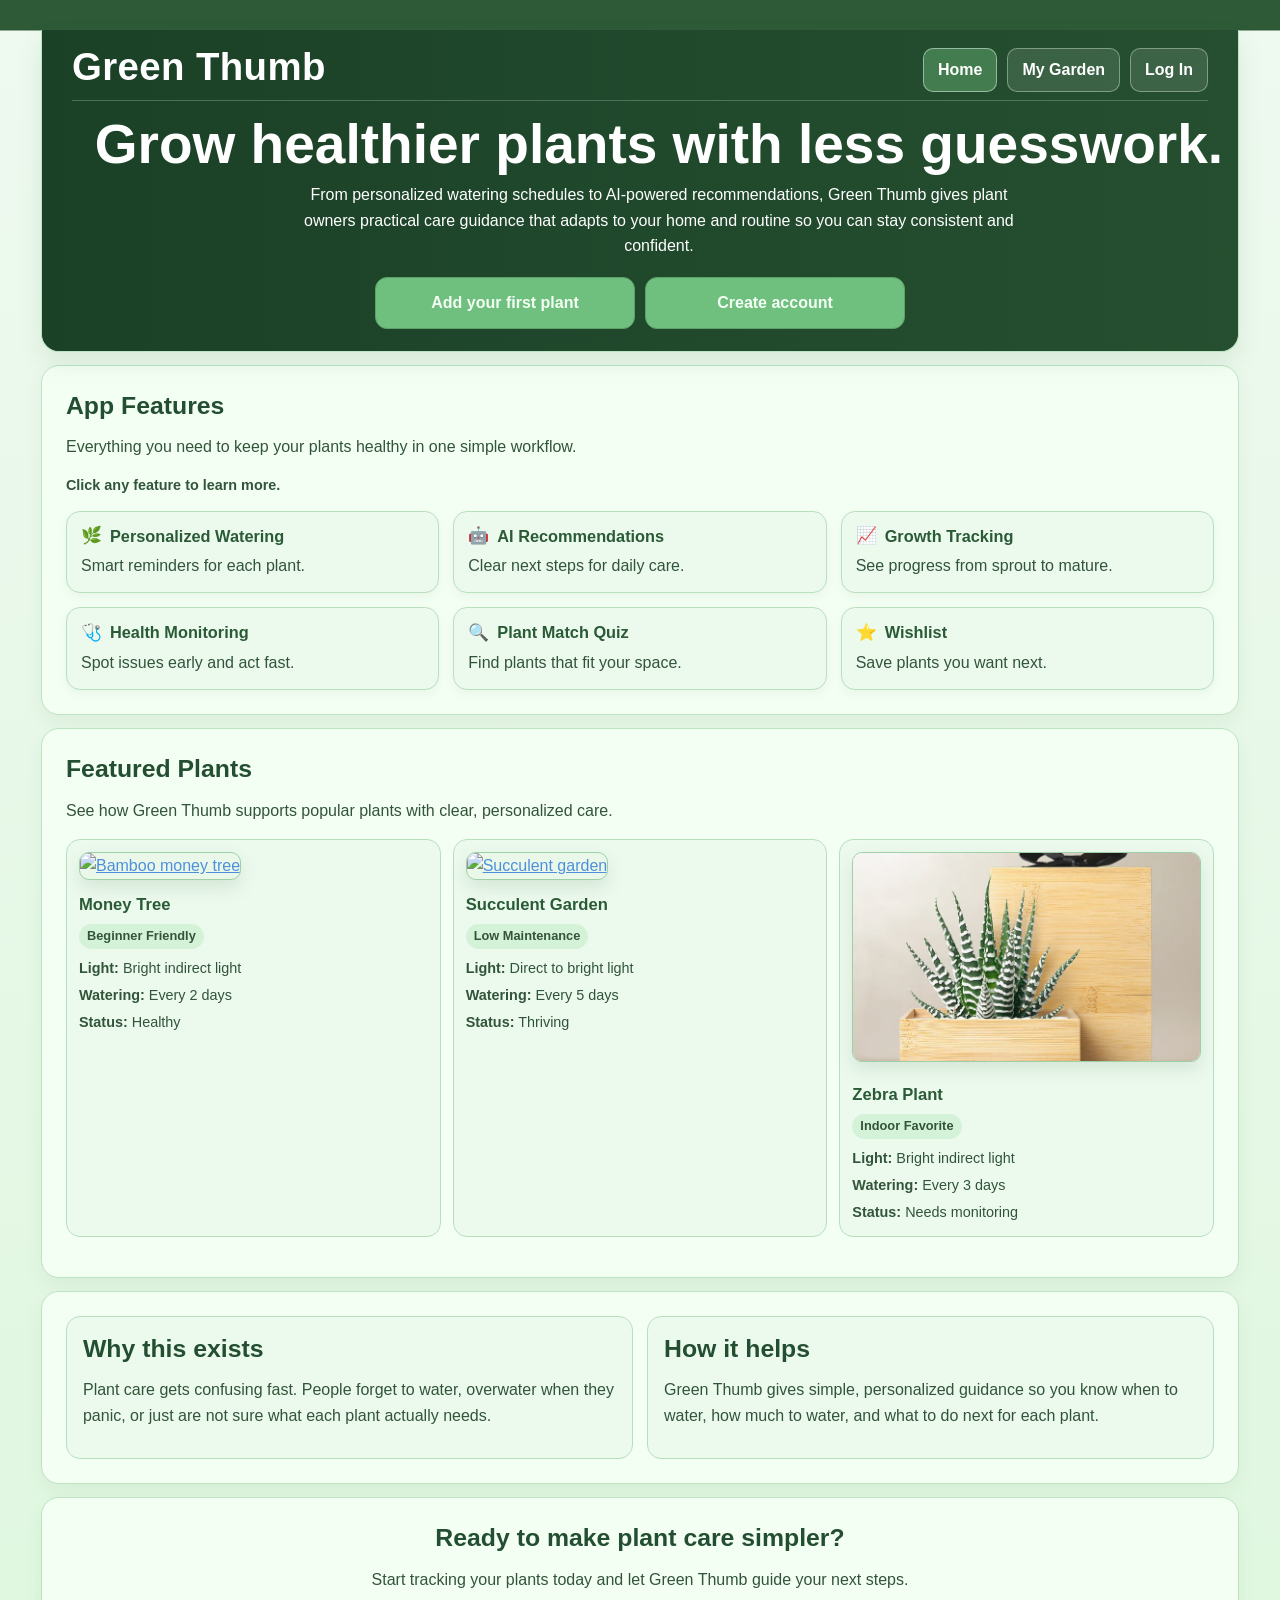
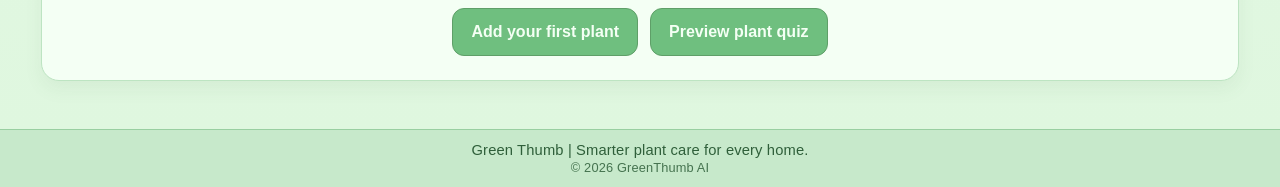
==== commit 8430e7fd: "Add files via upload" ====
--- a/index.html
+++ b/index.html
@@ -35,7 +35,8 @@
                     </p>
                 </div>
                 <div class="hero-cta-row">
-                    <a class="cta-button" href="html/mygarden.html#tracker">Start Tracking Plants</a>
+                    <a class="cta-button" href="html/mygarden.html#tracker" data-plant-cta>Add your first plant</a>
+                    <a class="cta-button secondary" href="html/profile.html#account" data-auth-create-cta>Create account</a>
                 </div>
             </div>
 
@@ -127,8 +128,8 @@
                 <h3 class="section-title">Ready to make plant care simpler?</h3>
                 <p class="section-text">Start tracking your plants today and let Green Thumb guide your next steps.</p>
                 <div class="cta-actions">
-                    <a id="quiz-preview-trigger" class="cta-button" href="#">Start Your Plant Quiz</a>
-                    <a class="cta-button secondary" href="html/mygarden.html#tracker">Track My Plants</a>
+                    <a class="cta-button" href="html/mygarden.html#tracker" data-plant-cta>Add your first plant</a>
+                    <a id="quiz-preview-trigger" class="cta-button secondary" href="#">Preview plant quiz</a>
                 </div>
             </div>
         </div>
@@ -156,7 +157,7 @@
                 <li>Are you looking for low-maintenance plants?</li>
                 <li>Do you have pets at home?</li>
             </ul>
-            <button class="cta-button" type="button">Coming Soon</button>
+            <a class="cta-button" href="html/mygarden.html#tracker" data-plant-cta>Add your first plant</a>
         </div>
     </div>
 
--- a/style.css
+++ b/style.css
@@ -1,4 +1,8 @@
 @import url("css/styles.css");
+
+.index-page {
+    background: #2e5a37;
+}
 
 /* Hero overrides for homepage */
 .hero-section .hero-body {
@@ -12,14 +16,30 @@
 }
 
 .hero-section .hero-description {
-    margin: 0 auto 18px;
+    margin: 0 auto 12px;
     text-align: center;
     color: #ffffff !important;
+}
+
+.hero-cta-row {
+    display: flex;
+    justify-content: center;
+    flex-wrap: wrap;
+    gap: 10px;
+}
+
+.hero-cta-row .cta-button {
+    min-width: min(100%, 260px);
+    margin: 0;
 }
 
 @media (max-width: 900px) {
     .hero-section .hero-title {
         white-space: normal;
+    }
+
+    .hero-section {
+        padding-top: 14px;
     }
 }
 
@@ -28,7 +48,42 @@
     max-width: none;
     width: 100%;
     margin: 0;
-    padding: 32px clamp(16px, 3.2vw, 52px) 92px;
+    padding: 0 clamp(16px, 3.2vw, 52px) 48px;
+    background: linear-gradient(180deg, #2e5a37 0, var(--green-100) 1px, var(--green-200) 100%);
+}
+
+.site-footer {
+    position: static;
+    margin-top: 0;
+}
+
+.hero-section {
+    border-radius: 0 0 18px 18px;
+    border-top: 0;
+    padding: 18px clamp(18px, 3vw, 30px) 22px;
+}
+
+.hero-top-row {
+    margin-bottom: 14px;
+    padding-bottom: 8px;
+    align-items: flex-start;
+}
+
+.hero-section .top-nav {
+    align-items: flex-start;
+    padding-top: 0;
+}
+
+.hero-section .page-header h1 {
+    line-height: 1;
+}
+
+.hero-title {
+    margin-bottom: 8px;
+}
+
+.hero-cta-row {
+    margin-top: 4px;
 }
 
 .tracker-section {
@@ -198,6 +253,9 @@
 
 .profile-feature-card {
     padding: 14px;
+    display: grid;
+    gap: 8px;
+    align-content: start;
 }
 
 .profile-feature-card h5 {
@@ -210,6 +268,34 @@
     margin: 0;
     color: #3f6d48;
     font-size: 0.9rem;
+}
+
+.profile-card-action {
+    justify-self: start;
+    display: inline-flex;
+    align-items: center;
+    min-height: 34px;
+    padding: 6px 10px;
+    border: 1px solid #b8dfbe;
+    border-radius: 999px;
+    background: #f8fff8;
+    color: #2f5f3a;
+    font-size: 0.82rem;
+    font-weight: 700;
+    text-decoration: none;
+}
+
+.profile-card-action:hover,
+.profile-card-action:focus-visible {
+    background: #edf7ef;
+    color: #205932;
+    outline: none;
+}
+
+.profile-logout-section {
+    display: flex;
+    justify-content: flex-end;
+    padding-top: 4px;
 }
 
 .auth-locked-state {
@@ -222,6 +308,73 @@
 
 .auth-locked-state .section-text {
     margin-bottom: 14px;
+}
+
+.start-guide {
+    display: grid;
+    grid-template-columns: auto minmax(0, 1fr) auto;
+    gap: 10px 14px;
+    align-items: center;
+    margin-bottom: 16px;
+    padding: 16px 18px;
+    border: 1px solid #a9d8b0;
+    border-radius: 14px;
+    background:
+        linear-gradient(180deg, rgba(248, 255, 248, 0.96) 0%, rgba(236, 250, 238, 0.96) 100%),
+        radial-gradient(circle at 98% 8%, rgba(111, 191, 127, 0.18), transparent 32%);
+    box-shadow: 0 8px 18px rgba(83, 131, 92, 0.1);
+}
+
+.start-guide::before {
+    content: "1";
+    display: inline-grid;
+    place-items: center;
+    width: 34px;
+    height: 34px;
+    border-radius: 999px;
+    background: #6fbf7f;
+    color: #ffffff;
+    font-weight: 800;
+}
+
+.start-guide-body {
+    display: grid;
+    gap: 3px;
+}
+
+.start-guide-label {
+    margin: 0;
+    color: #214a2f;
+    font-size: 0.78rem;
+    font-weight: 800;
+    text-transform: uppercase;
+    letter-spacing: 0;
+}
+
+.start-guide-copy {
+    margin: 0;
+    color: #3f6d48;
+    font-size: 0.94rem;
+    line-height: 1.4;
+}
+
+.start-guide-steps {
+    display: flex;
+    align-items: center;
+    gap: 6px;
+    flex-wrap: wrap;
+    justify-content: flex-end;
+}
+
+.start-guide-steps span {
+    border: 1px solid #b8dfbe;
+    background: #f8fff8;
+    color: #2f5f3a;
+    border-radius: 999px;
+    padding: 4px 8px;
+    font-size: 0.74rem;
+    font-weight: 700;
+    line-height: 1.2;
 }
 
 #tracker-authenticated-content[hidden] {
@@ -382,9 +535,72 @@
     box-shadow: 0 5px 12px rgba(83, 131, 92, 0.08);
 }
 
+.plant-step-list {
+    display: grid;
+    gap: 12px;
+}
+
+.plant-step {
+    display: grid;
+    grid-template-columns: 34px minmax(0, 1fr);
+    gap: 10px;
+    align-items: start;
+}
+
+.plant-step-marker {
+    display: inline-grid;
+    place-items: center;
+    width: 28px;
+    height: 28px;
+    margin-top: 2px;
+    border-radius: 999px;
+    background: #6fbf7f;
+    color: #ffffff;
+    font-size: 0.82rem;
+    font-weight: 800;
+}
+
+.plant-step-content {
+    display: grid;
+    gap: 7px;
+}
+
+.plant-step-content label,
+.plant-step-label {
+    margin: 0;
+    font-size: 0.92rem;
+    color: #2a5a36;
+    font-weight: 700;
+}
+
+.plant-step-content input,
+.plant-step-content select,
+.plant-step-content textarea {
+    width: 100%;
+    min-height: 42px;
+    padding: 9px 10px;
+    border: 1px solid #9ecfa6;
+    border-radius: 10px;
+    font: inherit;
+    color: #32543a;
+    background: #f7fff7;
+}
+
+.plant-step-grid {
+    grid-template-columns: repeat(2, minmax(0, 1fr));
+}
+
+.notes-label {
+    margin-top: 4px;
+}
+
+.plant-step-save {
+    align-items: center;
+}
+
 .plant-form .plant-submit-btn {
     width: 100%;
-    margin-top: 4px;
+    margin-top: 0;
     background: #b5bec9;
     border-color: #a3adb9;
     color: #f5f8fb;
@@ -463,8 +679,19 @@
 }
 
 .form-field textarea {
-    min-height: 86px;
+    min-height: 42px;
     resize: vertical;
+}
+
+#plant-notes {
+    height: 42px;
+    min-height: 42px;
+    overflow-y: hidden;
+}
+
+#plant-notes:focus {
+    min-height: 72px;
+    overflow-y: auto;
 }
 
 .form-field select:required:invalid {
@@ -477,7 +704,10 @@
 
 .form-field input:focus,
 .form-field select:focus,
-.form-field textarea:focus {
+.form-field textarea:focus,
+.plant-step-content input:focus,
+.plant-step-content select:focus,
+.plant-step-content textarea:focus {
     outline: none;
     border-color: #4f9f60;
     box-shadow: 0 0 0 2px rgba(79, 159, 96, 0.16);
@@ -547,12 +777,13 @@
 
 .manual-entry-btn {
     justify-self: start;
-    border: none;
+    border: 1px solid transparent;
+    border-radius: 6px;
     background: transparent;
-    padding: 0;
-    color: #2f7a41;
+    padding: 4px 0;
+    color: #4a7a54;
     font: inherit;
-    font-size: 0.84rem;
+    font-size: 0.8rem;
     font-weight: 700;
     text-decoration: underline;
     text-underline-offset: 2px;
@@ -562,6 +793,7 @@
 .manual-entry-btn:hover,
 .manual-entry-btn:focus-visible {
     color: #205932;
+    background: transparent;
     outline: none;
 }
 
@@ -814,9 +1046,9 @@
 
 .dashboard-summary {
     display: grid;
-    grid-template-columns: repeat(3, minmax(0, 1fr));
+    grid-template-columns: repeat(2, minmax(0, 1fr));
     gap: 6px;
-    margin: 0 0 8px;
+    margin: 0 0 6px;
 }
 
 .summary-card {
@@ -849,6 +1081,127 @@
     overflow-y: auto;
     overflow-x: hidden;
     padding-right: 2px;
+}
+
+.care-task-panel {
+    background: #f4fff4;
+    border: 1px solid #bde4c2;
+    border-radius: 9px;
+    padding: 8px;
+    margin: 0 0 8px;
+    display: grid;
+    gap: 6px;
+}
+
+.care-task-header {
+    display: flex;
+    align-items: center;
+    justify-content: space-between;
+    gap: 8px;
+}
+
+.care-task-header h4,
+.task-count-summary {
+    margin: 0;
+}
+
+.care-task-header h4 {
+    color: #234e31;
+    font-size: 0.98rem;
+}
+
+.task-count-summary {
+    color: #4a7a54;
+    font-size: 0.82rem;
+    font-weight: 600;
+}
+
+.care-task-list {
+    display: grid;
+    gap: 8px;
+}
+
+.care-task-list.has-scrollable-tasks {
+    max-height: 184px;
+    overflow-y: auto;
+    overflow-x: hidden;
+    padding-right: 2px;
+    overscroll-behavior: contain;
+}
+
+.task-empty-toggle {
+    width: 100%;
+    border: 1px solid #c5e4c9;
+    background: #f8fff8;
+    color: #214a2f;
+    border-radius: 12px;
+    padding: 10px 12px;
+    display: grid;
+    gap: 10px;
+    font: inherit;
+    cursor: pointer;
+    text-align: left;
+    box-shadow: 0 5px 10px rgba(83, 131, 92, 0.08);
+}
+
+.task-empty-toggle span {
+    font-size: 0.88rem;
+    font-weight: 700;
+}
+
+.task-empty-toggle small {
+    display: none;
+    color: #4a7a54;
+    font-size: 0.78rem;
+    line-height: 1.25;
+}
+
+.task-empty-toggle[aria-expanded="true"] {
+    background: #f4fff4;
+}
+
+.task-empty-toggle[aria-expanded="true"] small {
+    display: block;
+}
+
+.care-task-card {
+    border: 1px solid #c5e4c9;
+    background: #f8fff8;
+    border-radius: 12px;
+    padding: 10px 12px;
+    display: grid;
+    gap: 7px;
+    box-shadow: 0 5px 10px rgba(83, 131, 92, 0.08);
+}
+
+.care-task-card.overdue {
+    border-color: #e7aaa7;
+    background: #fff7f6;
+}
+
+.care-task-card.due-today {
+    border-color: #f1c57c;
+    background: #fffaf1;
+}
+
+.care-task-title {
+    margin: 0;
+    color: #214a2f;
+    font-weight: 700;
+    font-size: 0.94rem;
+}
+
+.care-task-meta {
+    margin: 0;
+    color: #4a7a54;
+    font-size: 0.84rem;
+    line-height: 1.35;
+}
+
+.care-task-actions {
+    display: flex;
+    flex-wrap: wrap;
+    gap: 6px;
 }
 
 @media (min-width: 1100px) {
@@ -921,8 +1274,48 @@
     font-size: 0.92rem;
 }
 
+.empty-state-card {
+    display: grid;
+    gap: 8px;
+    align-items: start;
+    border: 1px dashed #9ecfa6;
+    border-radius: 10px;
+    background: #f8fff8;
+    padding: 14px;
+}
+
+.empty-state-card.compact {
+    padding: 12px;
+}
+
+.empty-state-card h4,
+.empty-state-card p {
+    margin: 0;
+}
+
+.empty-state-card h4 {
+    color: #214a2f;
+    font-size: 1rem;
+}
+
+.empty-state-card p {
+    color: #4a7a54;
+    line-height: 1.4;
+}
+
+.empty-state-card .cta-button {
+    justify-self: start;
+    min-height: 44px;
+    display: inline-flex;
+    align-items: center;
+}
+
 @media (max-width: 900px) {
     .form-grid {
+        grid-template-columns: 1fr;
+    }
+
+    .plant-step-grid {
         grid-template-columns: 1fr;
     }
 
@@ -943,6 +1336,98 @@
     }
 
     .dashboard-summary {
-        grid-template-columns: repeat(3, minmax(0, 1fr));
-    }
-}
+        grid-template-columns: repeat(2, minmax(0, 1fr));
+    }
+
+    .top-nav,
+    .hero-section .top-nav,
+    .cta-actions,
+    .profile-form-actions,
+    .profile-logout-section,
+    .plant-card-actions,
+    .care-task-actions {
+        width: 100%;
+    }
+
+    .nav-link,
+    .cta-button,
+    .card-action-btn,
+    .manual-entry-btn,
+    .filter-select,
+    .sort-pill-btn,
+    .tracker-controls .bulk-toggle-btn,
+    .auth-toggle-btn {
+        min-height: 44px;
+        display: inline-flex;
+        align-items: center;
+        justify-content: center;
+    }
+
+    .top-nav .nav-link,
+    .top-nav .nav-logout-btn {
+        flex: 1 1 calc(50% - 6px);
+    }
+
+    .plant-form,
+    .saved-plants,
+    .auth-card,
+    .profile-overview,
+    .profile-form,
+    .auth-locked-state {
+        padding: 14px;
+    }
+}
+
+@media (max-width: 560px) {
+    .hero-cta-row,
+    .cta-actions,
+    .profile-form-actions,
+    .profile-logout-section,
+    .plant-card-actions,
+    .care-task-actions,
+    .tracker-controls {
+        display: grid;
+        grid-template-columns: 1fr;
+        align-items: stretch;
+    }
+
+    .hero-cta-row .cta-button,
+    .cta-actions .cta-button,
+    .profile-form-actions .cta-button,
+    .profile-logout-section .cta-button,
+    .plant-card-actions .card-action-btn,
+    .care-task-actions .card-action-btn,
+    .empty-state-card .cta-button {
+        width: 100%;
+        justify-content: center;
+    }
+
+    .dashboard-summary {
+        grid-template-columns: repeat(2, minmax(0, 1fr));
+    }
+
+    .auth-toggle-row {
+        display: grid;
+        grid-template-columns: 1fr;
+        border-radius: 12px;
+        width: 100%;
+    }
+
+    .plant-step {
+        grid-template-columns: 30px minmax(0, 1fr);
+    }
+
+    .start-guide {
+        grid-template-columns: 1fr;
+    }
+
+    .start-guide::before,
+    .start-guide-copy,
+    .start-guide-steps {
+        grid-column: 1;
+    }
+
+    .start-guide-steps {
+        justify-content: flex-start;
+    }
+}
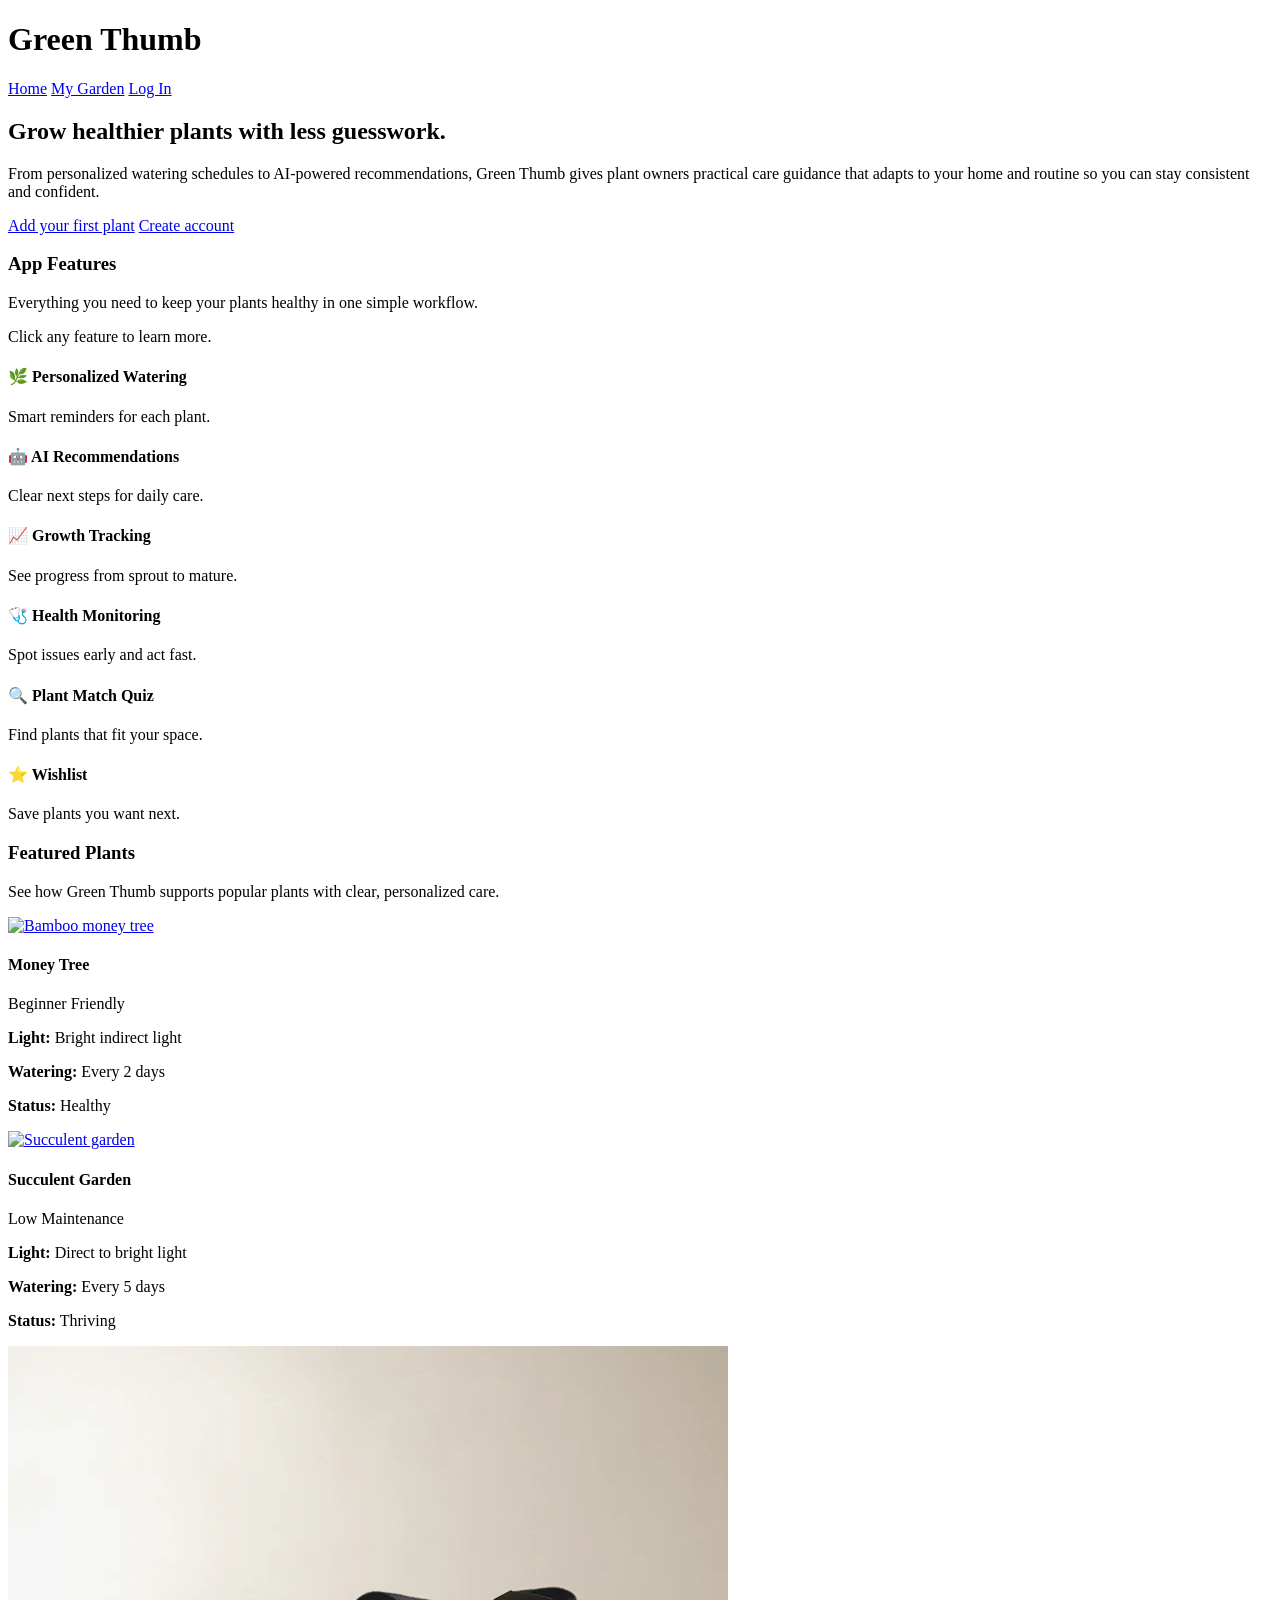
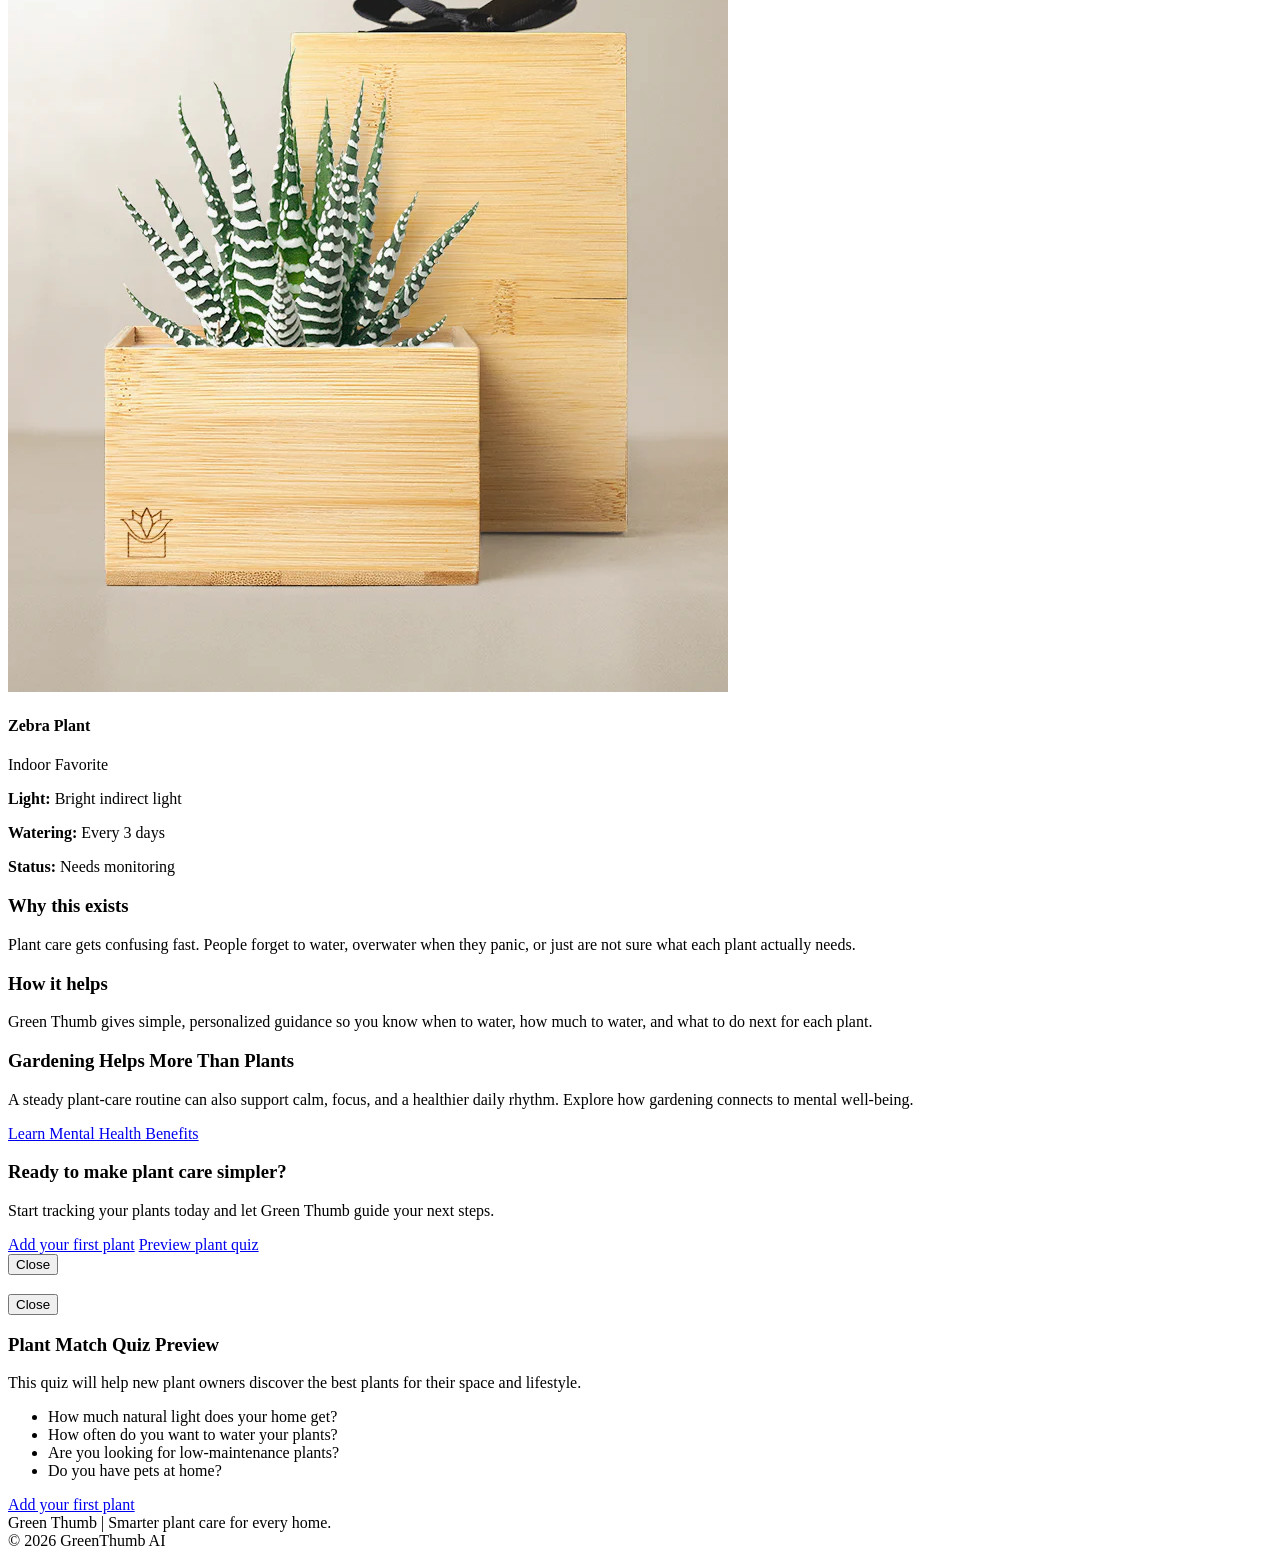
==== commit c4e3e5f7: "Add files via upload" ====
--- a/index.html
+++ b/index.html
@@ -4,39 +4,41 @@
     <meta charset="UTF-8">
     <meta name="viewport" content="width=device-width, initial-scale=1.0">
     <title>Green Thumb</title>
-    <link rel="stylesheet" href="style.css">
+    <link rel="stylesheet" href="css/style.css">
     <style>
         #plant-name::placeholder {
             color: #6b8e73;
         }
     </style>
-    <script src="script.js" defer></script>
+    <script src="js/script.js" defer></script>
 </head>
-<body class="index-page">
+<body class="index-page home-page">
     <div class="page-shell">
         <div class="main-content landing-content">
             <div class="hero-section">
                 <div class="hero-top-row">
                     <div class="page-header">
-                        <h1 id="top">Green Thumb</h1>
+                        <h1 id="top"><span class="brand-icon" aria-hidden="true"></span>Green Thumb</h1>
                     </div>
                     <div class="top-nav">
                         <a class="nav-link active" href="index.html">Home</a>
-                        <a class="nav-link" href="html/mygarden.html">My Garden</a>
-                        <a id="nav-login-link" class="nav-link" href="html/profile.html#account">Log In</a>
-                        <a id="nav-profile-link" class="nav-link" href="html/profile.html" hidden>Profile</a>
+                        <a class="nav-link" href="pages/mygarden.html">My Garden</a>
+                        <a id="nav-login-link" class="nav-link" href="pages/profile.html#account">Log In</a>
+                        <a id="nav-profile-link" class="nav-link" href="pages/profile.html" hidden>Profile</a>
                         <button id="nav-logout-btn" class="nav-link nav-logout-btn" type="button" hidden>Log Out</button>
                     </div>
                 </div>
-                <div class="hero-body">
-                    <h2 class="hero-title">Grow healthier plants with less guesswork.</h2>
-                    <p class="hero-description">
-                        From personalized watering schedules to AI-powered recommendations, Green Thumb gives plant owners practical care guidance that adapts to your home and routine so you can stay consistent and confident.
-                    </p>
-                </div>
-                <div class="hero-cta-row">
-                    <a class="cta-button" href="html/mygarden.html#tracker" data-plant-cta>Add your first plant</a>
-                    <a class="cta-button secondary" href="html/profile.html#account" data-auth-create-cta>Create account</a>
+                <div class="hero-center">
+                    <div class="hero-body">
+                        <h2 class="hero-title">Grow healthier plants with less guesswork.</h2>
+                        <p class="hero-description">
+                            From personalized watering schedules to AI-powered recommendations, Green Thumb gives plant owners practical care guidance that adapts to your home and routine so you can stay consistent and confident.
+                        </p>
+                    </div>
+                    <div class="hero-cta-row">
+                        <a class="cta-button" href="pages/mygarden.html#tracker" data-plant-cta>Add your first plant</a>
+                        <a class="cta-button secondary" href="pages/profile.html#account" data-auth-create-cta>Create account</a>
+                    </div>
                 </div>
             </div>
 
@@ -124,11 +126,22 @@
                 </div>
             </div>
 
+            <div class="section-block wellness-invite">
+                <div>
+                    <h3 class="section-title">Gardening Helps More Than Plants</h3>
+                    <p class="section-text">
+                        A steady plant-care routine can also support calm, focus, and a healthier daily rhythm.
+                        Explore how gardening connects to mental well-being.
+                    </p>
+                </div>
+                <a class="cta-button secondary wellness-button" href="scratch.html">Learn Mental Health Benefits</a>
+            </div>
+
             <div class="section-block final-cta">
                 <h3 class="section-title">Ready to make plant care simpler?</h3>
                 <p class="section-text">Start tracking your plants today and let Green Thumb guide your next steps.</p>
                 <div class="cta-actions">
-                    <a class="cta-button" href="html/mygarden.html#tracker" data-plant-cta>Add your first plant</a>
+                    <a class="cta-button" href="pages/mygarden.html#tracker" data-plant-cta>Add your first plant</a>
                     <a id="quiz-preview-trigger" class="cta-button secondary" href="#">Preview plant quiz</a>
                 </div>
             </div>
@@ -157,7 +170,7 @@
                 <li>Are you looking for low-maintenance plants?</li>
                 <li>Do you have pets at home?</li>
             </ul>
-            <a class="cta-button" href="html/mygarden.html#tracker" data-plant-cta>Add your first plant</a>
+            <a class="cta-button" href="pages/mygarden.html#tracker" data-plant-cta>Add your first plant</a>
         </div>
     </div>
 
